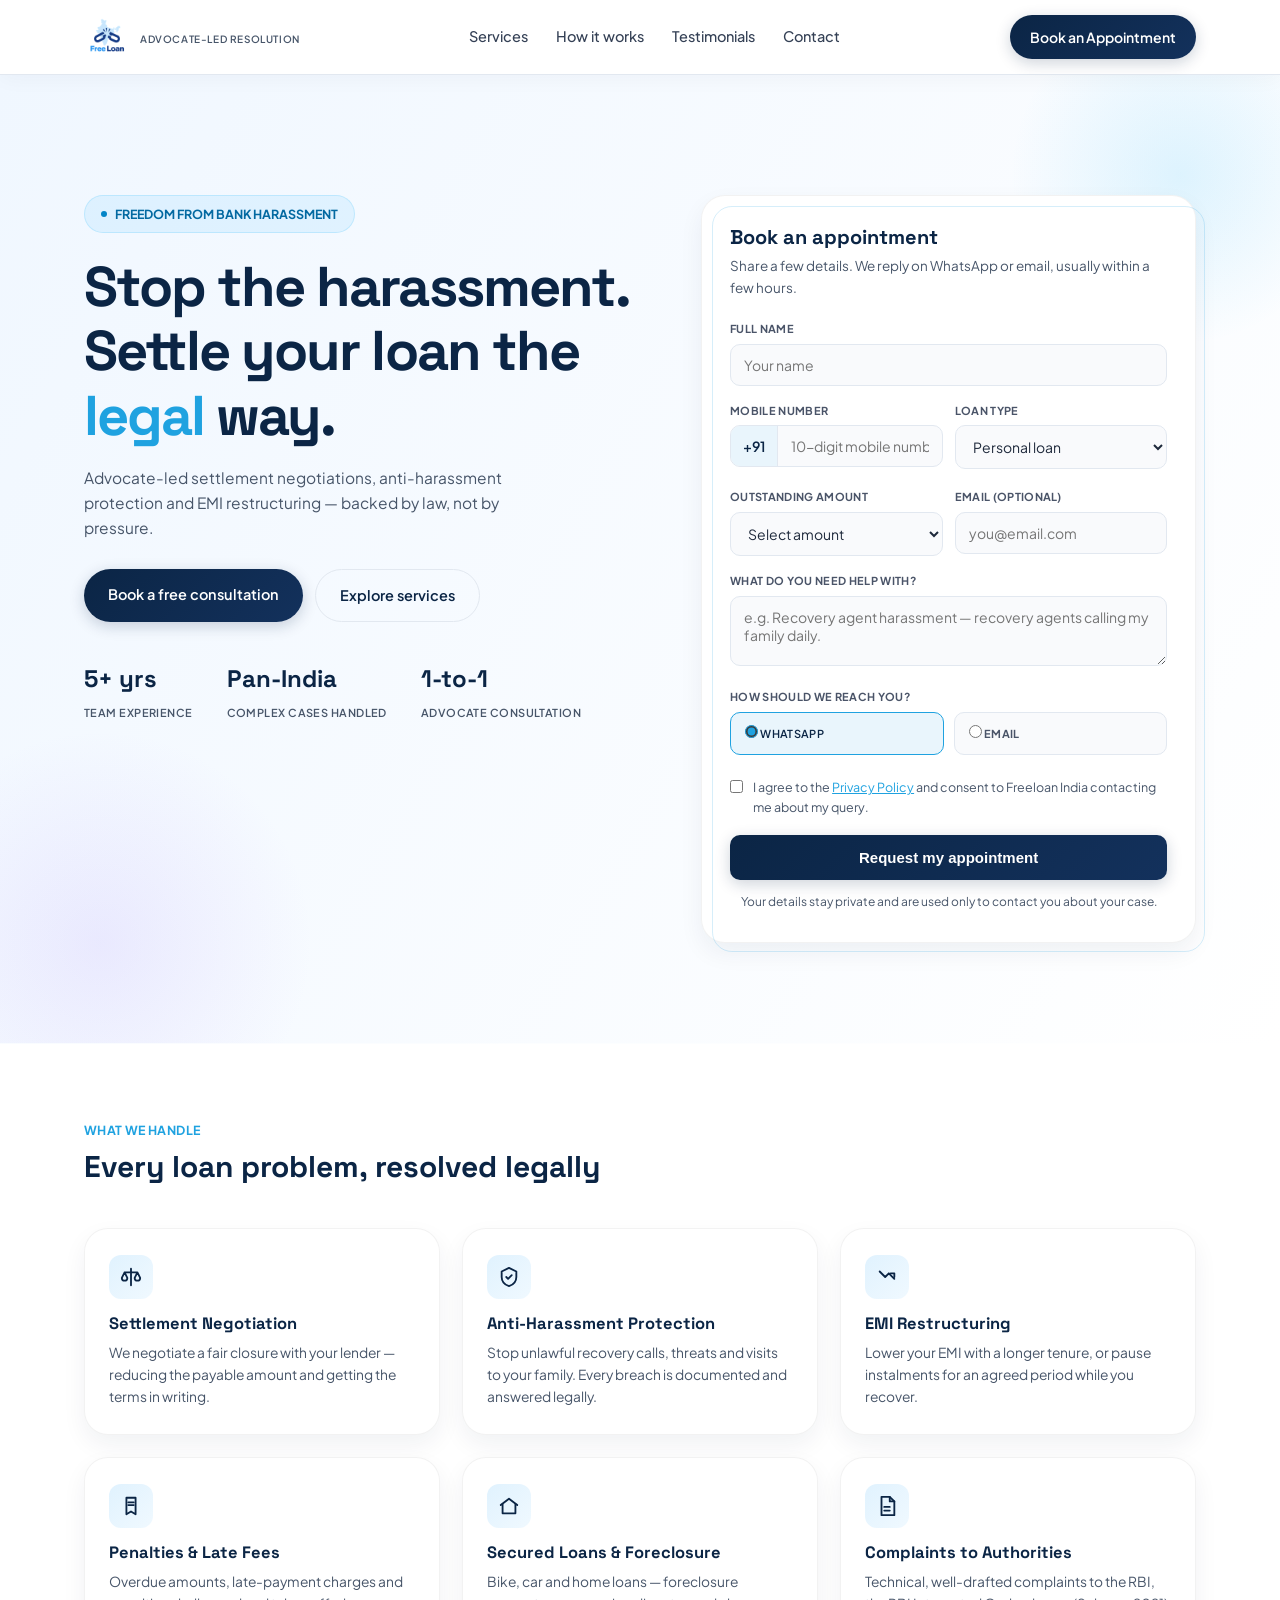
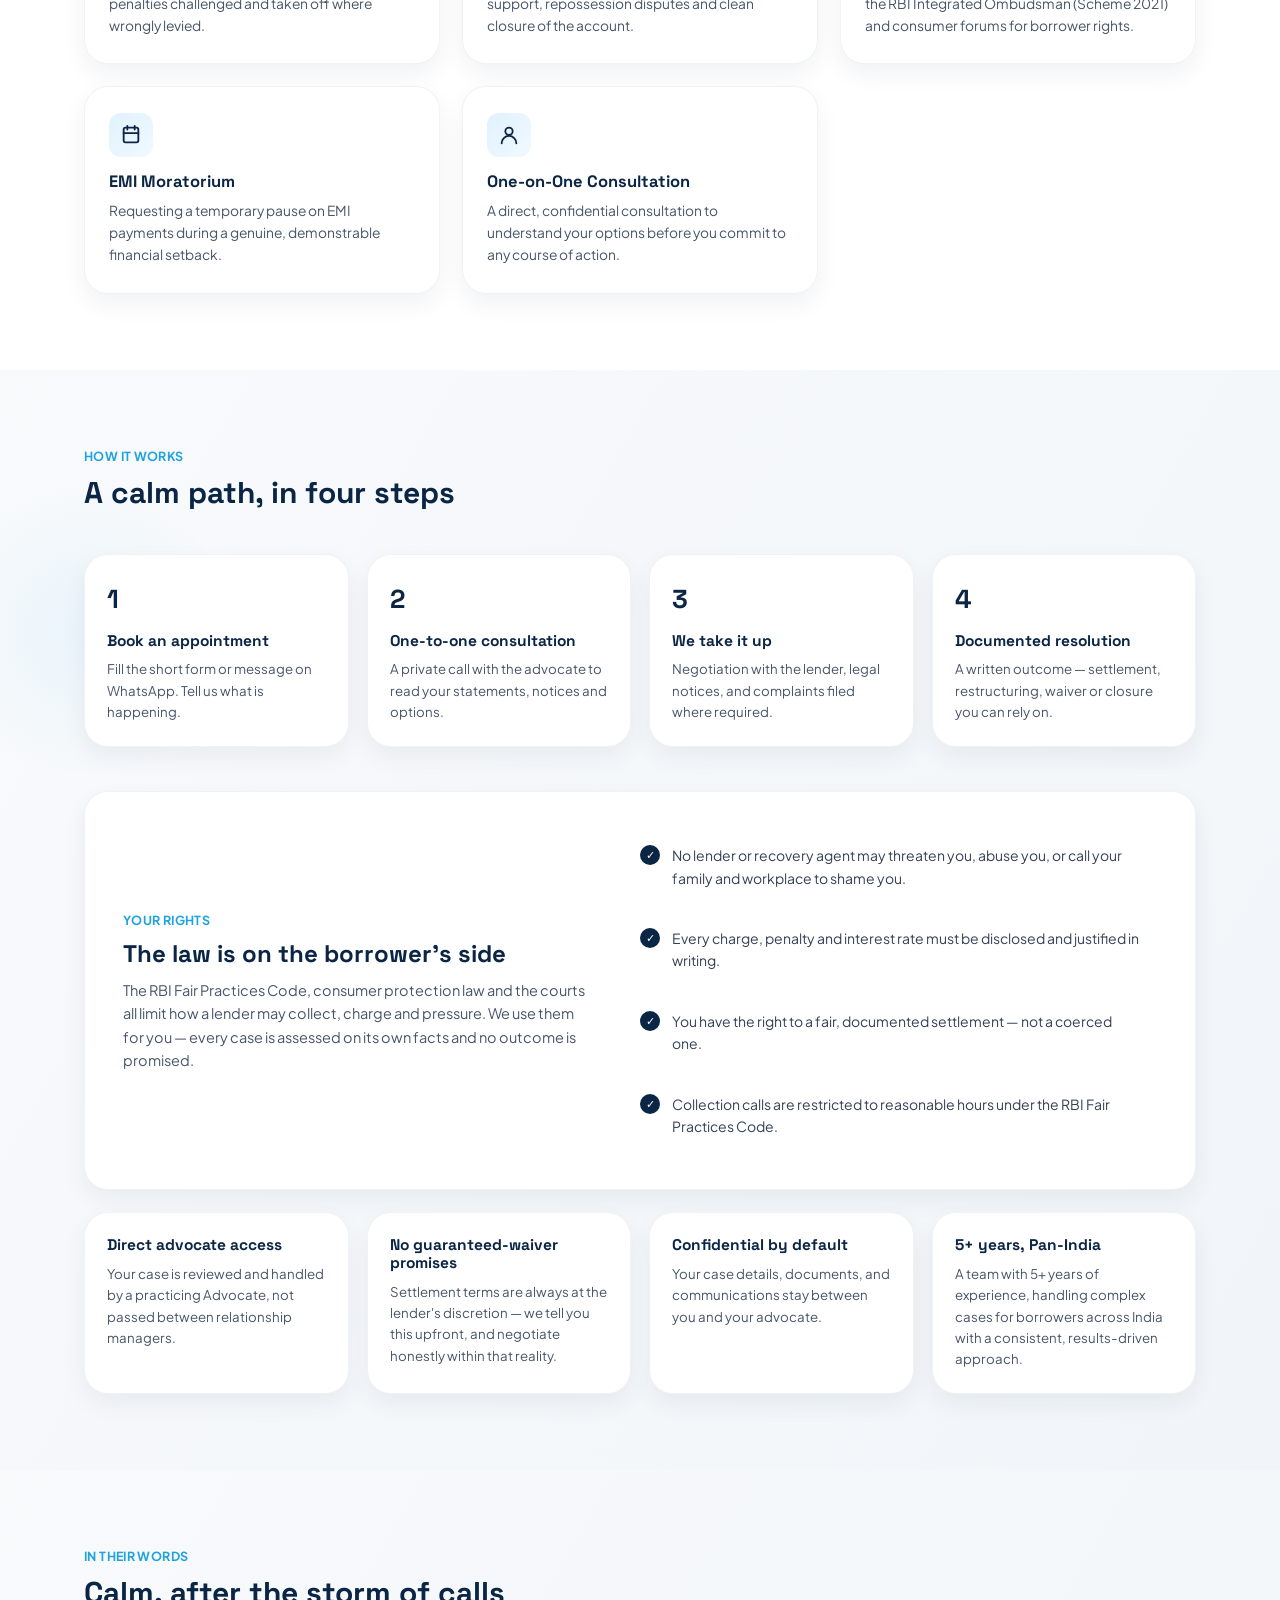
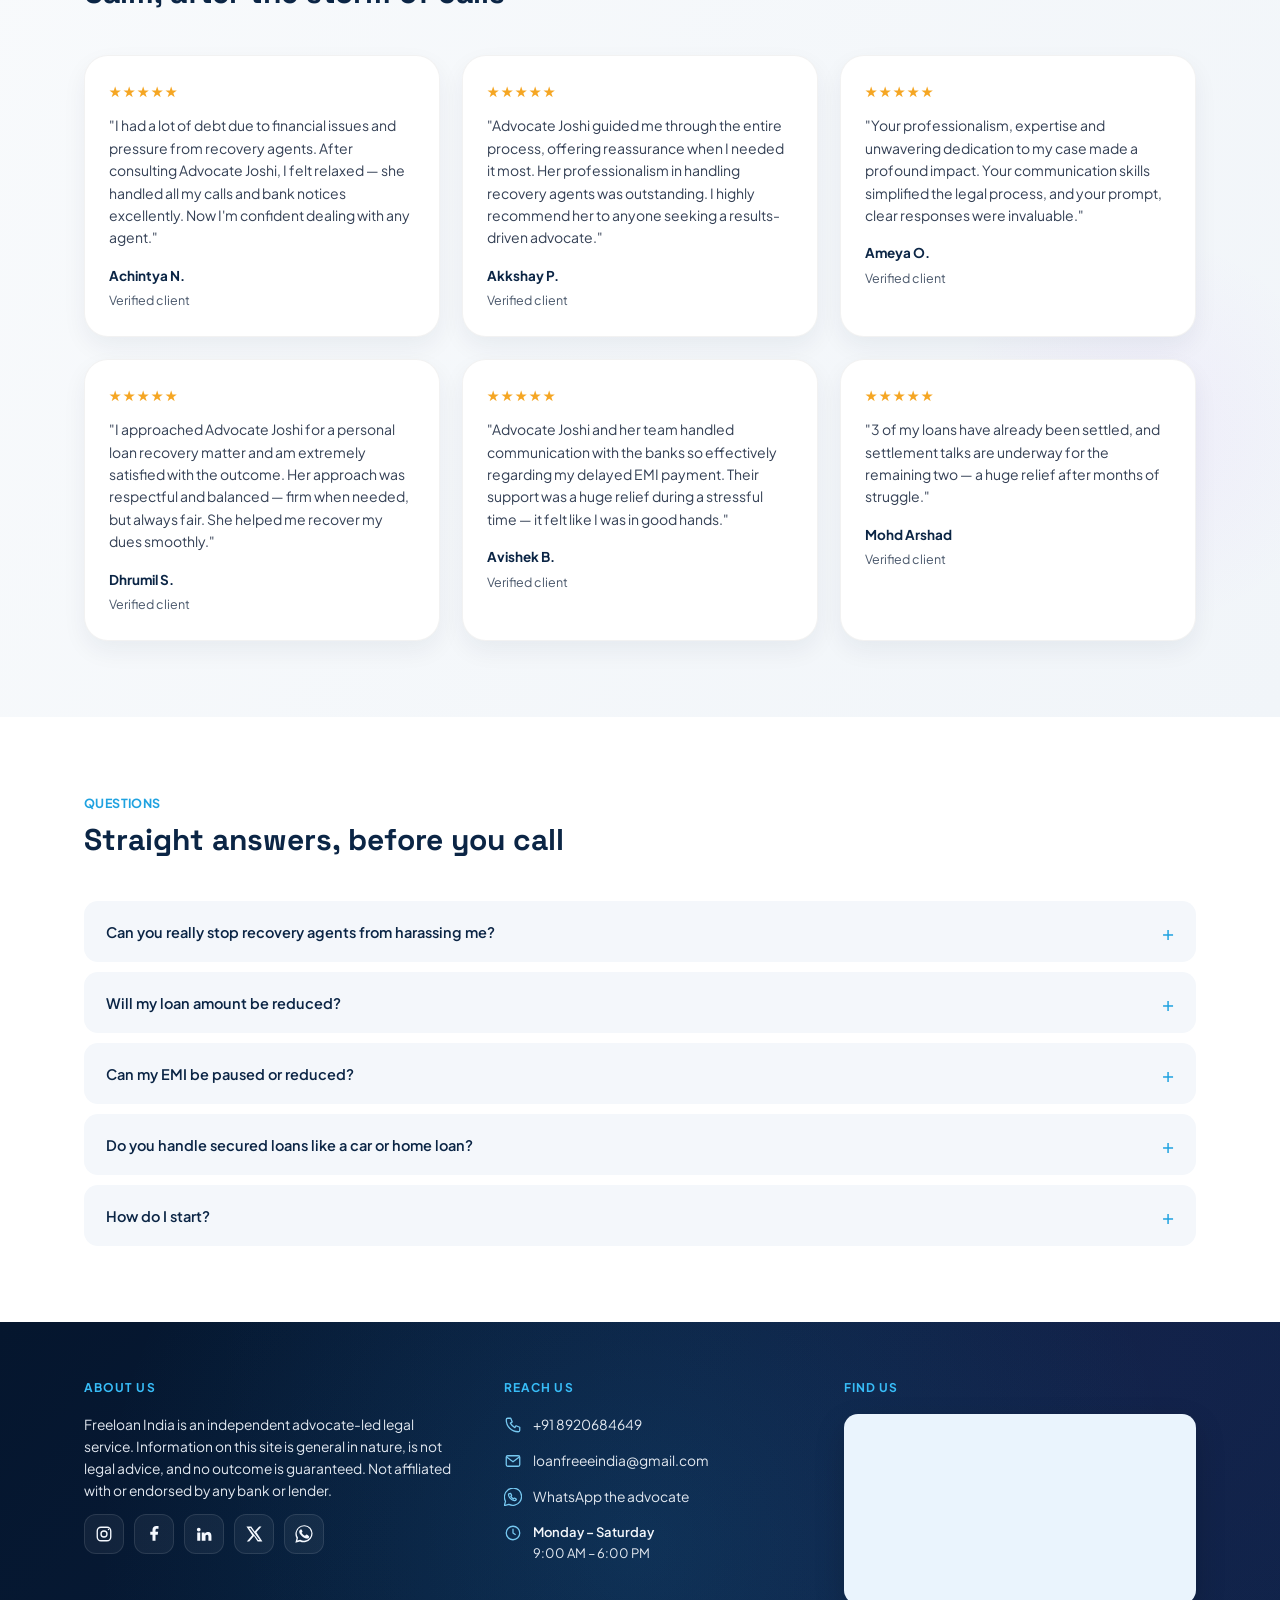
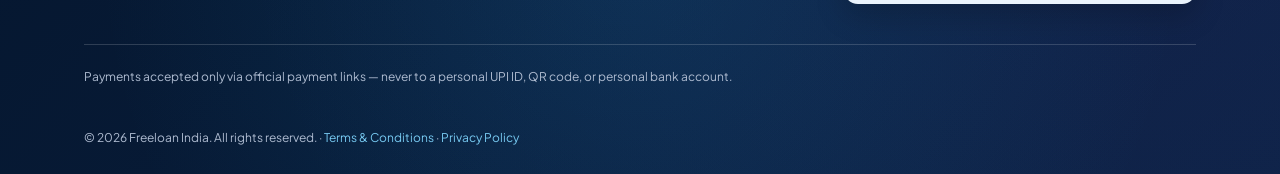
==== index.html @ b36d8a3d "Initial commit for Free Load India" ====
<!DOCTYPE html>
<html lang="en">
<head>
<meta charset="UTF-8">
<meta name="viewport" content="width=device-width, initial-scale=1.0">
<title>Freeloan India</title>
<link rel="icon" type="image/png" href="images/logo.png">
<meta name="description" content="Freeloan India provides advocate-led loan settlement negotiations, anti-harassment protection, and EMI restructuring. Stop bank harassment and resolve dues legally.">
<meta name="keywords" content="Freeloan India, Loan Resolution, Borrower Rights, Legal Awareness, Borrower Assistance, Loan Settlement, Loan Settlement Help, Loan Settlement Lawyer, Loan Settlement Advocate, Personal Loan Settlement, Bank Loan Settlement, Loan Settlement Assistance, Loan Settlement Negotiation, EMI Problems, EMI Overdue, Unable to Pay EMI, EMI Payment Problem, Loan Repayment Problem, Overdue Loan, Loan Default Help, Loan Restructuring, Loan Restructuring Help, Loan Repayment Restructuring, EMI Reduction, Recovery Issues, Recovery Agent, Recovery Agent Harassment, Loan Recovery Agent, Bank Recovery Harassment, Recovery Agent Complaint, Loan Recovery Complaint, Loan Harassment, Legal Notice, Loan Legal Notice, Legal Notice for Loan, Loan Arbitration Notice, Loan Legal Help, Borrower Complaints, Loan Complaint, Bank Loan Complaint, NBFC Complaint, RBI Loan Complaint, Foreclosure, Loan Foreclosure, Secured Loans, Secured Loan Settlement, Car Loan Settlement, Bike Loan Settlement, Loan Penal Charges, Loan Late Payment Charges">
<meta name="robots" content="index, follow">
<link rel="canonical" href="https://freeloanindia.in/">

<!-- Open Graph / Social -->
<meta property="og:type" content="website">
<meta property="og:url" content="https://freeloanindia.in/">
<meta property="og:title" content="Freeloan India — Stop the Harassment. Settle Your Loan the Legal Way.">
<meta property="og:description" content="Advocate-led settlement negotiations, anti-harassment protection and EMI restructuring — backed by law, not by pressure.">
<meta property="og:image" content="https://freeloanindia.in/images/og-image.jpg">

<!-- Twitter -->
<meta name="twitter:card" content="summary_large_image">
<meta name="twitter:title" content="Freeloan India — Legal Loan Settlement">
<meta name="twitter:description" content="Stop recovery agent harassment and resolve your loan legally with expert advocates.">
<meta name="twitter:image" content="https://freeloanindia.in/images/og-image.jpg">
<link rel="preconnect" href="https://fonts.googleapis.com">
<link rel="preconnect" href="https://fonts.gstatic.com" crossorigin>
<link href="https://fonts.googleapis.com/css2?family=Space+Grotesk:wght@500;600;700&family=Plus+Jakarta+Sans:wght@400;500;600;700&display=swap" rel="stylesheet">
<link rel="stylesheet" href="css/style.css">

<!-- Structured Data (JSON-LD) for SEO -->
<script type="application/ld+json">
{
  "@context": "https://schema.org",
  "@type": "LegalService",
  "name": "Freeloan India",
  "url": "https://freeloanindia.in/",
  "logo": "https://freeloanindia.in/images/logo.png",
  "description": "Advocate-led legal services for loan settlement negotiations, anti-harassment protection, and EMI restructuring in India.",
  "telephone": "+918920684649",
  "email": "loanfreeeindia@gmail.com",
  "address": {
    "@type": "PostalAddress",
    "addressCountry": "IN"
  },
  "areaServed": "IN",
  "priceRange": "$$"
}
</script>
</head>
<body>

<header>
  <nav aria-label="Main navigation">
    <a href="#top" class="brand">
      <img src="images/logo.png" alt="Freeloan India logo" style="height:46px;width:auto;">
      <span class="brand-text">
        <span class="tag">ADVOCATE-LED RESOLUTION</span>
      </span>
    </a>
    <button class="burger" type="button" aria-expanded="false" aria-controls="primary-navigation" aria-label="Open navigation menu"><span></span><span></span><span></span></button>
    <div class="nav-links" id="primary-navigation">
      <a href="#services">Services</a>
      <a href="#how">How it works</a>
      <a href="#reviews">Testimonials</a>
      <a href="#book">Contact</a>
      <a href="#bookCard" class="nav-cta mobile-only">Book an Appointment</a>
    </div>
    <a href="#bookCard" class="nav-cta desktop-only">Book an Appointment</a>
  </nav>
</header>

<div id="top"></div>
<section class="hero">
  <div class="wrap hero-grid">
    <div>
      <span class="badge"><span class="dot"></span> FREEDOM FROM BANK HARASSMENT</span>
      <h1><span class="accent-navy">Stop the harassment.</span> Settle your loan the <span class="accent-blue">legal</span> way.</h1>
      <p class="desc">Advocate-led settlement negotiations, anti-harassment protection and EMI restructuring — backed by law, not by pressure.</p>
      <div class="hero-actions">
        <a href="#bookCard" class="btn-navy">Book a free consultation</a>
        <a href="#services" class="btn-outline">Explore services</a>
      </div>
      <div class="stats">
        <div class="stat"><b>5+ yrs</b><span>TEAM EXPERIENCE</span></div>
        <div class="stat"><b>Pan-India</b><span>COMPLEX CASES HANDLED</span></div>
        <div class="stat"><b>1-to-1</b><span>ADVOCATE CONSULTATION</span></div>
      </div>
    </div>

    <div class="book-card" id="bookCard">
      <h3>Book an appointment</h3>
      <p>Share a few details. We reply on WhatsApp or email, usually within a few hours.</p>
      <form id="apptForm" novalidate>
        <input type="checkbox" name="botcheck" id="botcheck" style="display:none" tabindex="-1" autocomplete="off">
        <div class="field">
          <label for="name">Full name</label>
          <input type="text" id="name" required placeholder="Your name" maxlength="80" autocomplete="name">
        </div>
        <div class="row2">
          <div class="field">
            <label for="phone">Mobile number</label>
            <div class="phone-wrap">
              <span class="prefix">+91</span>
              <input type="tel" id="phone" required placeholder="10-digit mobile number" inputmode="numeric" maxlength="10" autocomplete="tel-national">
            </div>
            <div class="err" id="phoneErr"></div>
          </div>
          <div class="field">
            <label for="loanType">Loan type</label>
            <select id="loanType">
              <option>Personal loan</option>
              <option>Credit card dues</option>
              <option>Home loan</option>
              <option>Car loan</option>
              <option>Bike loan</option>
              <option>Business loan</option>
              <option>Other</option>
            </select>
          </div>
        </div>
        <div class="row2">
          <div class="field">
            <label for="amount">Outstanding amount</label>
            <select id="amount" required>
              <option value="">Select amount</option>
              <option>Less than ₹2 lakh</option>
              <option>Less than ₹5 lakh</option>
              <option>Less than ₹10 lakh</option>
              <option>More than ₹10 lakh</option>
            </select>
          </div>
          <div class="field">
            <label for="email">Email (optional)</label>
            <input type="email" id="email" placeholder="you@email.com" maxlength="120" autocomplete="email">
          </div>
        </div>
        <div class="field">
          <label for="issue">What do you need help with?</label>
          <textarea id="issue" required maxlength="1000" placeholder="e.g. Recovery agent harassment — recovery agents calling my family daily."></textarea>
        </div>
        <div class="field">
          <label>How should we reach you?</label>
          <div class="reach-group">
            <label class="reach-opt selected" id="waOpt">
              <input type="radio" name="reach" value="WhatsApp" checked> WhatsApp
            </label>
            <label class="reach-opt" id="emailOpt">
              <input type="radio" name="reach" value="Email"> Email
            </label>
          </div>
        </div>
        <label class="consent">
          <input type="checkbox" id="consent" required>
          <span>I agree to the <a href="privacy-policy.html" target="_blank">Privacy Policy</a> and consent to Freeloan India contacting me about my query.</span>
        </label>
        <div class="err" id="formErr" style="margin-bottom:8px;"></div>
        <button type="submit" class="submit-btn" id="submitBtn">Request my appointment</button>
        <p class="privacy-note">Your details stay private and are used only to contact you about your case.</p>
      </form>
      <div class="success" id="successBox" role="status">
        <div class="tick">✓</div>
        <h3>Your appointment is booked</h3>
        <p>Our legal expert will get in touch with you within 24 hours.</p>
        <p>Make sure you have sent the request.</p>
      </div>
    </div>
  </div>
</section>

<section id="services">
  <div class="wrap">
    <div class="section-head">
      <div class="kicker">What we handle</div>
      <h2>Every loan problem, resolved legally</h2>
    </div>
    <div class="services-grid">
      <div class="svc-card">
        <div class="svc-icon"><svg viewBox="0 0 24 24" fill="none" stroke-width="2" stroke-linecap="round" stroke-linejoin="round"><path d="M12 3v18M5 7h14M5 7l-3 6a3 3 0 006 0l-3-6zM19 7l-3 6a3 3 0 006 0l-3-6z"/></svg></div>
        <h3>Settlement Negotiation</h3>
        <p>We negotiate a fair closure with your lender — reducing the payable amount and getting the terms in writing.</p>
      </div>
      <div class="svc-card">
        <div class="svc-icon"><svg viewBox="0 0 24 24" fill="none" stroke-width="2" stroke-linecap="round" stroke-linejoin="round"><path d="M12 2l8 4v6c0 5-3.5 8.5-8 10-4.5-1.5-8-5-8-10V6l8-4z"/><path d="M9 12l2 2 4-4"/></svg></div>
        <h3>Anti-Harassment Protection</h3>
        <p>Stop unlawful recovery calls, threats and visits to your family. Every breach is documented and answered legally.</p>
      </div>
      <div class="svc-card">
        <div class="svc-icon"><svg viewBox="0 0 24 24" fill="none" stroke-width="2" stroke-linecap="round" stroke-linejoin="round"><path d="M4 6l6 6 4-4 6 6"/><path d="M16 8h4v4"/></svg></div>
        <h3>EMI Restructuring</h3>
        <p>Lower your EMI with a longer tenure, or pause instalments for an agreed period while you recover.</p>
      </div>
      <div class="svc-card">
        <div class="svc-icon"><svg viewBox="0 0 24 24" fill="none" stroke-width="2" stroke-linecap="round" stroke-linejoin="round"><path d="M7 3h10v18l-5-3-5 3V3z"/><path d="M9 8h6M9 11h6"/></svg></div>
        <h3>Penalties &amp; Late Fees</h3>
        <p>Overdue amounts, late-payment charges and penalties challenged and taken off where wrongly levied.</p>
      </div>
      <div class="svc-card">
        <div class="svc-icon"><svg viewBox="0 0 24 24" fill="none" stroke-width="2" stroke-linecap="round" stroke-linejoin="round"><path d="M3 11l9-7 9 7"/><path d="M5 10v10h14V10"/></svg></div>
        <h3>Secured Loans &amp; Foreclosure</h3>
        <p>Bike, car and home loans — foreclosure support, repossession disputes and clean closure of the account.</p>
      </div>
      <div class="svc-card">
        <div class="svc-icon"><svg viewBox="0 0 24 24" fill="none" stroke-width="2" stroke-linecap="round" stroke-linejoin="round"><path d="M6 2h9l5 5v15H6z"/><path d="M15 2v5h5M9 13h6M9 17h6"/></svg></div>
        <h3>Complaints to Authorities</h3>
        <p>Technical, well-drafted complaints to the RBI, the RBI Integrated Ombudsman (Scheme 2021) and consumer forums for borrower rights.</p>
      </div>
      <div class="svc-card">
        <div class="svc-icon"><svg viewBox="0 0 24 24" fill="none" stroke-width="2" stroke-linecap="round" stroke-linejoin="round"><rect x="4" y="4" width="16" height="16" rx="2"/><path d="M8 2v4M16 2v4M4 10h16"/></svg></div>
        <h3>EMI Moratorium</h3>
        <p>Requesting a temporary pause on EMI payments during a genuine, demonstrable financial setback.</p>
      </div>
      <div class="svc-card">
        <div class="svc-icon"><svg viewBox="0 0 24 24" fill="none" stroke-width="2" stroke-linecap="round" stroke-linejoin="round"><circle cx="12" cy="8" r="4"/><path d="M4 21c0-4.4 3.6-8 8-8s8 3.6 8 8"/></svg></div>
        <h3>One-on-One Consultation</h3>
        <p>A direct, confidential consultation to understand your options before you commit to any course of action.</p>
      </div>
    </div>
  </div>
</section>

<section class="how" id="how">
  <div class="wrap">
    <div class="section-head">
      <div class="kicker">How it works</div>
      <h2>A calm path, in four steps</h2>
    </div>
    <div class="steps-grid">
      <div class="step-card">
        <div class="num">1</div>
        <h3>Book an appointment</h3>
        <p>Fill the short form or message on WhatsApp. Tell us what is happening.</p>
      </div>
      <div class="step-card">
        <div class="num">2</div>
        <h3>One-to-one consultation</h3>
        <p>A private call with the advocate to read your statements, notices and options.</p>
      </div>
      <div class="step-card">
        <div class="num">3</div>
        <h3>We take it up</h3>
        <p>Negotiation with the lender, legal notices, and complaints filed where required.</p>
      </div>
      <div class="step-card">
        <div class="num">4</div>
        <h3>Documented resolution</h3>
        <p>A written outcome — settlement, restructuring, waiver or closure you can rely on.</p>
      </div>
    </div>

    <div class="rights-box">
      <div>
        <div class="kicker">Your rights</div>
        <h3>The law is on the borrower's side</h3>
        <p>The RBI Fair Practices Code, consumer protection law and the courts all limit how a lender may collect, charge and pressure. We use them for you — every case is assessed on its own facts and no outcome is promised.</p>
      </div>
      <ul class="rights-list">
        <li><span class="check">✓</span> No lender or recovery agent may threaten you, abuse you, or call your family and workplace to shame you.</li>
        <li><span class="check">✓</span> Every charge, penalty and interest rate must be disclosed and justified in writing.</li>
        <li><span class="check">✓</span> You have the right to a fair, documented settlement — not a coerced one.</li>
        <li><span class="check">✓</span> Collection calls are restricted to reasonable hours under the RBI Fair Practices Code.</li>
      </ul>
    </div>

    <div class="steps-grid" style="margin-top:22px;margin-bottom:0;">
      <div class="step-card">
        <h3 style="margin-bottom:8px;">Direct advocate access</h3>
        <p>Your case is reviewed and handled by a practicing Advocate, not passed between relationship managers.</p>
      </div>
      <div class="step-card">
        <h3 style="margin-bottom:8px;">No guaranteed-waiver promises</h3>
        <p>Settlement terms are always at the lender's discretion — we tell you this upfront, and negotiate honestly within that reality.</p>
      </div>
      <div class="step-card">
        <h3 style="margin-bottom:8px;">Confidential by default</h3>
        <p>Your case details, documents, and communications stay between you and your advocate.</p>
      </div>
      <div class="step-card">
        <h3 style="margin-bottom:8px;">5+ years, Pan-India</h3>
        <p>A team with 5+ years of experience, handling complex cases for borrowers across India with a consistent, results-driven approach.</p>
      </div>
    </div>
  </div>
</section>

<section class="testimonials" id="reviews">
  <div class="wrap">
    <div class="section-head">
      <div class="kicker">In their words</div>
      <h2>Calm, after the storm of calls</h2>
    </div>
    <div class="t-grid">
      <div class="t-card">
        <div class="stars">★★★★★</div>
        <p>"I had a lot of debt due to financial issues and pressure from recovery agents. After consulting Advocate Joshi, I felt relaxed — she handled all my calls and bank notices excellently. Now I'm confident dealing with any agent."</p>
        <b>Achintya N.</b><span>Verified client</span>
      </div>
      <div class="t-card">
        <div class="stars">★★★★★</div>
        <p>"Advocate Joshi guided me through the entire process, offering reassurance when I needed it most. Her professionalism in handling recovery agents was outstanding. I highly recommend her to anyone seeking a results-driven advocate."</p>
        <b>Akkshay P.</b><span>Verified client</span>
      </div>
      <div class="t-card">
        <div class="stars">★★★★★</div>
        <p>"Your professionalism, expertise and unwavering dedication to my case made a profound impact. Your communication skills simplified the legal process, and your prompt, clear responses were invaluable."</p>
        <b>Ameya O.</b><span>Verified client</span>
      </div>
      <div class="t-card">
        <div class="stars">★★★★★</div>
        <p>"I approached Advocate Joshi for a personal loan recovery matter and am extremely satisfied with the outcome. Her approach was respectful and balanced — firm when needed, but always fair. She helped me recover my dues smoothly."</p>
        <b>Dhrumil S.</b><span>Verified client</span>
      </div>
      <div class="t-card">
        <div class="stars">★★★★★</div>
        <p>"Advocate Joshi and her team handled communication with the banks so effectively regarding my delayed EMI payment. Their support was a huge relief during a stressful time — it felt like I was in good hands."</p>
        <b>Avishek B.</b><span>Verified client</span>
      </div>
      <div class="t-card">
        <div class="stars">★★★★★</div>
        <p>"3 of my loans have already been settled, and settlement talks are underway for the remaining two — a huge relief after months of struggle."</p>
        <b>Mohd Arshad</b><span>Verified client</span>
      </div>
    </div>
  </div>
</section>

<section id="faq">
  <div class="wrap">
    <div class="section-head">
      <div class="kicker">Questions</div>
      <h2>Straight answers, before you call</h2>
    </div>
    <div class="faq-list" id="faqList">
      <div class="faq-item">
        <button class="faq-q" type="button">Can you really stop recovery agents from harassing me?</button>
        <div class="faq-a"><p>We can't stop a lender from pursuing genuine dues, but we can stop unlawful conduct — abusive calls, calls outside permitted hours, or contacting your family and workplace to shame you. We put the lender on formal legal notice and document every breach.</p></div>
      </div>
      <div class="faq-item">
        <button class="faq-q" type="button">Will my loan amount be reduced?</button>
        <div class="faq-a"><p>Any reduction is entirely at the lender's discretion. We negotiate for a lower payable amount where genuine financial hardship applies, but no waiver is ever guaranteed upfront.</p></div>
      </div>
      <div class="faq-item">
        <button class="faq-q" type="button">Can my EMI be paused or reduced?</button>
        <div class="faq-a"><p>Yes — we can request a temporary moratorium or a restructured, lower EMI over a longer tenure, depending on your lender's policy and your situation.</p></div>
      </div>
      <div class="faq-item">
        <button class="faq-q" type="button">Do you handle secured loans like a car or home loan?</button>
        <div class="faq-a"><p>Yes. We assist with foreclosure, repossession disputes, and clean closure on bike, car and home loans, in addition to unsecured loans and credit cards.</p></div>
      </div>
      <div class="faq-item">
        <button class="faq-q" type="button">How do I start?</button>
        <div class="faq-a"><p>Fill in the appointment form above or message us directly on WhatsApp. We'll review your situation and schedule a one-to-one consultation.</p></div>
      </div>
    </div>
  </div>
</section>

<footer id="book">
  <div class="wrap">
    <div class="f-top">
      <div class="footer-brand">
        <h5 class="footer-label">About Us</h5>
        <p>Freeloan India is an independent advocate-led legal service. Information on this site is general in nature, is not legal advice, and no outcome is guaranteed. Not affiliated with or endorsed by any bank or lender.</p>
        <div class="social-links" aria-label="Social media">
          <a href="https://instagram.com/freeloan_india" target="_blank" rel="noopener" aria-label="Instagram" title="Instagram"><svg viewBox="0 0 24 24" aria-hidden="true"><rect x="3" y="3" width="18" height="18" rx="5"/><circle cx="12" cy="12" r="4"/><circle class="social-dot" cx="18" cy="6" r="1"/></svg></a>
          <a href="#" target="_blank" rel="noopener" aria-label="Facebook" title="Facebook"><svg viewBox="0 0 24 24" aria-hidden="true"><path d="M14 21v-8h3l.5-4H14V7c0-1.2.4-2 2-2h2V1.4c-.8-.1-1.8-.2-3-.2-3 0-5 1.8-5 5.2V9H7v4h3v8z"/></svg></a>
          <a href="#" target="_blank" rel="noopener" aria-label="LinkedIn" title="LinkedIn"><svg viewBox="0 0 24 24" aria-hidden="true"><path d="M5 8.5A2.5 2.5 0 1 0 5 3.5a2.5 2.5 0 0 0 0 5ZM3 10h4v11H3zm6 0h3.8v1.5h.1A4.2 4.2 0 0 1 17 9.3c4.1 0 4.9 2.6 4.9 6V21h-4v-5.1c0-1.2 0-2.8-1.8-2.8s-2.1 1.3-2.1 2.7V21H9z"/></svg></a>
          <a href="#" target="_blank" rel="noopener" aria-label="X" title="X"><svg viewBox="0 0 24 24" aria-hidden="true"><path d="M18.9 2H22l-6.8 7.8L23.2 22h-6.3L12 14.6 5.6 22H2.4l7.3-8.4L1.9 2h6.5l4.5 6.8zm-1.1 18h1.7L7.4 3.9H5.6z"/></svg></a>
          <a href="https://wa.me/918920684649" target="_blank" rel="noopener" aria-label="WhatsApp" title="WhatsApp"><svg viewBox="0 0 24 24" aria-hidden="true"><path d="M20.5 3.5A11.8 11.8 0 0 0 2 17.7L.5 23.5l6-1.6A11.8 11.8 0 0 0 20.5 3.5ZM12 21a9.7 9.7 0 0 1-4.9-1.3l-.4-.2-3.6 1 1-3.5-.2-.4A9.7 9.7 0 1 1 12 21Zm5.3-7.3c-.3-.1-1.7-.8-2-.9-.3-.1-.5-.1-.7.2-.2.3-.7.9-.9 1.1-.2.2-.3.2-.7.1-.3-.2-1.2-.5-2.3-1.5-.9-.8-1.5-1.7-1.7-2-.2-.3 0-.5.1-.6l.5-.6.3-.5c.1-.2 0-.4 0-.6l-.9-2.1c-.2-.5-.5-.4-.7-.4h-.6c-.2 0-.6.1-.9.4-.3.3-1.2 1.1-1.2 2.7s1.2 3.1 1.4 3.3c.2.2 2.4 3.6 5.8 5 .8.3 1.4.5 1.9.6.8.2 1.5.2 2.1.1.6-.1 1.7-.7 1.9-1.4.2-.7.2-1.3.2-1.4-.1-.2-.3-.3-.7-.5Z"/></svg></a>
        </div>
      </div>
      <div class="f-col footer-contact">
        <h5 class="footer-label">Reach us</h5>
        <a class="contact-link" href="tel:+918920684649"><svg viewBox="0 0 24 24" aria-hidden="true"><path d="M5 3h4l2 5-2.5 1.5a15 15 0 0 0 6 6L16 13l5 2v4c0 1.1-.9 2-2 2C10 21 3 14 3 5c0-1.1.9-2 2-2Z"/></svg><span>+91 8920684649</span></a>
        <a class="contact-link" href="mailto:loanfreeeindia@gmail.com"><svg viewBox="0 0 24 24" aria-hidden="true"><rect x="3" y="5" width="18" height="14" rx="2"/><path d="m4 7 8 6 8-6"/></svg><span>loanfreeeindia@gmail.com</span></a>
        <a class="contact-link" href="https://wa.me/918920684649" target="_blank" rel="noopener"><svg viewBox="0 0 24 24" aria-hidden="true"><path d="M20.5 3.5A11.8 11.8 0 0 0 2 17.7L.5 23.5l6-1.6A11.8 11.8 0 0 0 20.5 3.5Z"/><path d="M8 7.5c.5-.5 1-.3 1.2.2l.8 1.8c.2.4.1.7-.3 1.1l-.6.6c.8 1.5 1.8 2.5 3.4 3.3l.6-.7c.3-.4.6-.5 1-.3l1.8.8c.5.2.7.7.4 1.2-.5.9-1.4 1.4-2.5 1.3-3.8-.5-7.3-3.9-7.8-7.5-.1-.8.4-1.4 1-1.8Z"/></svg><span>WhatsApp the advocate</span></a>
        <div class="contact-hours"><svg viewBox="0 0 24 24" aria-hidden="true"><circle cx="12" cy="12" r="9"/><path d="M12 7v5l3 2"/></svg><span><strong>Monday – Saturday</strong><br>9:00 AM – 6:00 PM</span></div>
      </div>
      <div class="footer-map">
        <h5 class="footer-label">Find us</h5>
        <iframe src="https://www.google.com/maps/embed?pb=!1m17!1m12!1m3!1d3501.381130611407!2d77.17952507552323!3d28.64830468336419!2m3!1f0!2f0!3f0!3m2!1i1024!2i768!4f13.1!3m2!1m1!2zMjjCsDM4JzUzLjkiTiA3N8KwMTAnNTUuNiJF!5e0!3m2!1sen!2sin!4v1791380450154!5m2!1sen!2sin" width="400" height="300" style="border:0;" allowfullscreen="" loading="lazy" referrerpolicy="strict-origin-when-cross-origin" title="Freeloan India location map"></iframe>
      </div>
    </div>
    <div class="f-disclaimer">
      <p>
        Payments accepted only via official payment links — never to a personal UPI ID, QR code, or personal bank account.
      </p>
      <br><br>© <span id="year"></span> Freeloan India. All rights reserved. · <a href="terms-and-conditions.html" style="color:var(--blue);">Terms &amp; Conditions</a> · <a href="privacy-policy.html" style="color:var(--blue);">Privacy Policy</a>
    </div>
  </div>
</footer>

<script src="script/script.js" defer></script>

</body>
</html>
---- css/style.css ----
:root{
    --navy:#12213F;
    --navy-soft:#1B3159;
    --blue:#1FA2E0;
    --blue-soft:#EAF4FD;
    --hero-grad-1:#D9EEFC;
    --hero-grad-2:#F6F9FE;
    --bg-white:#FFFFFF;
    --bg-soft:#F3F5FC;
    --text:#101828;
    --text-soft:#667085;
    --border:#E4E8F1;
    --shadow: 0 10px 30px rgba(18,33,63,.07);
  }
  *{box-sizing:border-box;margin:0;padding:0;}
  html{scroll-behavior:smooth;}
  body{font-family:'Plus Jakarta Sans',sans-serif;color:var(--text);background:var(--bg-white);line-height:1.6;}
  h1,h2,h3,h4{font-family:'Space Grotesk',sans-serif;color:var(--navy);line-height:1.15;}
  a{text-decoration:none;color:inherit;}
  img{max-width:100%;display:block;}
  .wrap{max-width:1160px;margin:0 auto;padding:0 24px;}
  ul{list-style:none;}

  /* Header */
  header{background:rgba(255,255,255,.9);backdrop-filter:blur(6px);border-bottom:1px solid var(--border);position:sticky;top:0;z-index:60;}
  nav{display:flex;align-items:center;justify-content:space-between;padding:14px 24px;max-width:1160px;margin:0 auto;}
  .brand{display:flex;align-items:center;gap:10px;}
  .brand-icon{width:42px;height:42px;border-radius:50%;background:linear-gradient(145deg,#2CB4F0,var(--navy));display:flex;align-items:center;justify-content:center;flex-shrink:0;}
  .brand-icon svg{width:22px;height:22px;}
  .brand-text{line-height:1.2;}
  .brand-text .name{font-family:'Space Grotesk',sans-serif;font-weight:700;font-size:17px;color:var(--navy);}
  .brand-text .tag{font-size:10px;letter-spacing:.06em;color:var(--text-soft);font-weight:600;}
  .nav-links{display:flex;gap:28px;font-size:14.5px;font-weight:500;color:#344055;}
  .nav-links a:not(.nav-cta)::hover{color:var(--blue);}
  .nav-cta{background:var(--navy);color:#fff;padding:11px 20px;border-radius:100px;font-size:14px;font-weight:600;}
  /* .nav-cta:hover{background:var(--bg-white);} */
  .burger{display:none;background:none;border:none;font-size:24px;color:var(--navy);}

  /* Hero */
  .hero{background:linear-gradient(160deg,var(--hero-grad-1) 0%,var(--hero-grad-2) 55%,#fff 100%);padding:64px 0 88px;}
  .hero-grid{display:grid;grid-template-columns:1.15fr 1fr;gap:48px;align-items:start;}
  .badge{display:inline-flex;align-items:center;gap:8px;background:var(--blue-soft);color:var(--navy);font-size:12.5px;font-weight:700;padding:8px 16px;border-radius:100px;margin-bottom:22px;}
  .badge .dot{width:6px;height:6px;border-radius:50%;background:var(--blue);}
  .hero h1{font-size:44px;font-weight:700;max-width:560px;margin-bottom:18px;}
  .hero h1 .accent-navy{color:var(--navy);}
  .hero h1 .accent-blue{color:var(--blue);}
  .hero p.desc{color:var(--text-soft);max-width:460px;font-size:15.5px;margin-bottom:28px;}
  .hero-actions{display:flex;gap:12px;flex-wrap:wrap;margin-bottom:38px;}
  .btn-navy{background:var(--navy);color:#fff;padding:14px 24px;border-radius:100px;font-weight:600;font-size:14.5px;border:1px solid var(--navy);}
  .btn-navy:hover{background:var(--navy-soft);}
  .btn-outline{background:#fff;color:var(--navy);padding:14px 24px;border-radius:100px;font-weight:600;font-size:14.5px;border:1px solid var(--border);}
  .btn-outline:hover{border-color:var(--blue);color:var(--blue);}
  .stats{display:flex;gap:34px;flex-wrap:wrap;}
  .stat b{display:block;font-family:'Space Grotesk',sans-serif;font-size:24px;font-weight:700;color:var(--navy);}
  .stat span{font-size:11px;letter-spacing:.04em;color:var(--text-soft);font-weight:600;}

  /* Appointment card */
  .book-card{background:#fff;border-radius:20px;box-shadow:var(--shadow);padding:30px 28px;border:1px solid var(--border);}
  .book-card h3{font-size:20px;margin-bottom:6px;}
  .book-card > p{color:var(--text-soft);font-size:13.5px;margin-bottom:22px;}
  .field{margin-bottom:16px;}
  .field label{display:block;font-size:11px;font-weight:700;letter-spacing:.03em;color:#4A5468;margin-bottom:6px;text-transform:uppercase;}
  .field input,.field select,.field textarea{
    width:100%;padding:11px 13px;border:1px solid var(--border);border-radius:10px;
    background:#F9FAFC;font-family:'Plus Jakarta Sans',sans-serif;font-size:14px;color:var(--text);
  }
  .field textarea{resize:vertical;min-height:70px;}
  .field input:focus,.field select:focus,.field textarea:focus{outline:none;border-color:var(--blue);background:#fff;}
  .row2{display:grid;grid-template-columns:1fr 1fr;gap:12px;}
  .reach-group{display:flex;gap:10px;}
  .reach-opt{
    flex:1;display:flex;align-items:center;gap:9px;padding:12px 14px;border:1px solid var(--border);
    border-radius:10px;font-size:14px;font-weight:500;cursor:pointer;background:#F9FAFC;
  }
  .reach-opt input{width:auto;margin:0;accent-color:var(--blue);}
  .reach-opt.selected{border-color:var(--blue);background:var(--blue-soft);color:var(--navy);font-weight:600;}
  .submit-btn{width:100%;background:var(--navy);color:#fff;border:none;border-radius:10px;padding:14px;font-size:15px;font-weight:700;cursor:pointer;margin-top:6px;}
  .submit-btn:hover{background:var(--navy-soft);}
  .privacy-note{font-size:12px;color:var(--text-soft);text-align:center;margin-top:12px;}
  .send-options{display:none;margin-top:16px;border-top:1px solid var(--border);padding-top:16px;}
  .send-options.show{display:block;}
  .send-options p{font-size:13px;color:var(--text-soft);margin-bottom:10px;}
  .send-btns{display:flex;gap:10px;flex-wrap:wrap;}
  .send-btns a{flex:1;min-width:140px;text-align:center;padding:11px;font-size:13.5px;font-weight:600;border-radius:10px;}
  .wa-btn{background:#25D366;color:#fff;}
  .mail-btn{background:var(--blue-soft);color:var(--navy);}

  .phone-wrap{display:flex;align-items:stretch;border:1px solid var(--border);border-radius:10px;background:#F9FAFC;overflow:hidden;}
  .phone-wrap:focus-within{border-color:var(--blue);background:#fff;}
  .phone-wrap .prefix{padding:0 12px;display:flex;align-items:center;font-size:14px;font-weight:600;color:var(--navy);background:var(--blue-soft);border-right:1px solid var(--border);}
  .phone-wrap input{border:none;background:transparent;border-radius:0;}
  .phone-wrap input:focus{border:none;background:transparent;}
  .err{color:#C0392B;font-size:12.5px;margin-top:5px;min-height:0;}
  .consent{display:flex;gap:10px;align-items:flex-start;font-size:12.5px;color:var(--text-soft);margin-bottom:12px;cursor:pointer;}
  .consent input{margin-top:3px;accent-color:var(--blue);}
  .consent a{color:var(--blue);text-decoration:underline;}
  .submit-btn:disabled{opacity:.7;cursor:wait;}
  .success{display:none;text-align:center;padding:30px 10px;}
  .success.show{display:block;}
  .success .tick{width:56px;height:56px;border-radius:50%;background:var(--navy);color:#fff;font-size:28px;display:flex;align-items:center;justify-content:center;margin:0 auto 16px;}
  .success h3{font-size:22px;margin-bottom:8px;}
  .success p{color:var(--text-soft);font-size:14.5px;}
  /* Section shared */
  section{padding:76px 0;}
  .kicker{font-size:12.5px;color:var(--blue);font-weight:700;letter-spacing:.03em;margin-bottom:10px;text-transform:uppercase;}
  .section-head{max-width:600px;margin-bottom:44px;}
  .section-head h2{font-size:30px;font-weight:700;}

  /* Services */
  .services-grid{display:grid;grid-template-columns:repeat(3,1fr);gap:22px;}
  .svc-card{background:#fff;border:1px solid var(--border);border-radius:18px;padding:26px 24px;box-shadow:var(--shadow);}
  .svc-icon{width:44px;height:44px;border-radius:12px;background:var(--blue-soft);display:flex;align-items:center;justify-content:center;margin-bottom:16px;}
  .svc-icon svg{width:22px;height:22px;stroke:var(--navy);}
  .svc-card h3{font-size:16.5px;margin-bottom:8px;}
  .svc-card p{color:var(--text-soft);font-size:13.8px;}

  /* How it works */
  .how{background:var(--bg-soft);}
  .steps-grid{display:grid;grid-template-columns:repeat(4,1fr);gap:18px;margin-bottom:44px;}
  .step-card{background:#fff;border-radius:16px;padding:24px 22px;border:1px solid var(--border);}
  .step-card .num{font-family:'Space Grotesk',sans-serif;font-weight:700;font-size:26px;color:var(--blue);margin-bottom:12px;}
  .step-card h3{font-size:15.5px;margin-bottom:8px;}
  .step-card p{color:var(--text-soft);font-size:13.3px;}

  .rights-box{background:#EEF2FC;border-radius:20px;padding:38px;display:grid;grid-template-columns:1fr 1.15fr;gap:38px;align-items:center;}
  .rights-box .kicker{color:var(--blue);}
  .rights-box h3{font-size:24px;margin-bottom:12px;}
  .rights-box > div:first-child p{color:var(--text-soft);font-size:14.5px;}
  .rights-list li{display:flex;gap:12px;background:#fff;border-radius:12px;padding:14px 16px;margin-bottom:10px;font-size:14px;color:#344055;}
  .rights-list li:last-child{margin-bottom:0;}
  .check{width:20px;height:20px;border-radius:50%;background:var(--navy);color:#fff;display:flex;align-items:center;justify-content:center;font-size:11px;flex-shrink:0;margin-top:1px;}

  /* Testimonials */
  .testimonials{background:var(--bg-soft);}
  .t-grid{display:grid;grid-template-columns:repeat(3,1fr);gap:22px;}
  .t-card{background:#fff;border-radius:16px;padding:24px;border:1px solid var(--border);}
  .stars{color:#F5A623;font-size:14px;margin-bottom:12px;letter-spacing:2px;}
  .t-card p{font-size:14px;color:#344055;margin-bottom:16px;}
  .t-card b{font-size:13.5px;color:var(--navy);display:block;}
  .t-card span{font-size:12.5px;color:var(--text-soft);}

  /* FAQ */
  .faq-list{display:flex;flex-direction:column;gap:10px;}
  .faq-item{background:var(--bg-soft);border-radius:14px;overflow:hidden;}
  .faq-q{width:100%;text-align:left;background:none;border:none;padding:18px 22px;font-size:14.5px;font-weight:600;color:var(--navy);cursor:pointer;display:flex;justify-content:space-between;align-items:center;font-family:'Plus Jakarta Sans',sans-serif;}
  .faq-q::after{content:"+";font-size:20px;color:var(--blue);font-weight:400;}
  .faq-item.open .faq-q::after{content:"–";}
  .faq-a{max-height:0;overflow:hidden;transition:max-height .25s ease;padding:0 22px;}
  .faq-item.open .faq-a{max-height:200px;padding-bottom:18px;}
  .faq-a p{font-size:13.8px;color:var(--text-soft);}

  /* Footer */
  footer{background:var(--bg-soft);padding:56px 0 28px;}
  .f-top{display:grid;grid-template-columns:1.4fr 1fr 1fr;gap:40px;margin-bottom:36px;}
  .f-brand{display:flex;gap:10px;margin-bottom:14px;}
  .f-brand .name{font-family:'Space Grotesk',sans-serif;font-weight:700;font-size:18px;color:var(--navy);}
  .f-tagline{color:var(--text-soft);font-size:13.5px;max-width:300px;}
  .f-col h5{font-size:12px;letter-spacing:.04em;color:var(--blue);font-weight:700;margin-bottom:14px;text-transform:uppercase;}
  .f-col a,.f-col p{display:block;color:#344055;margin-bottom:9px;font-size:13.8px;}
  .f-pills{display:flex;flex-wrap:wrap;gap:8px;}
  .f-pills a{background:#fff;border:1px solid var(--border);padding:8px 14px;border-radius:100px;font-size:12.8px;margin:0;}
  .f-disclaimer{border-top:1px solid var(--border);padding-top:22px;font-size:12px;color:var(--text-soft);line-height:1.7;}

  @media(max-width:900px){
    .nav-links{display:none;}
    .burger{display:block;}
    .hero-grid{grid-template-columns:1fr;}
    .hero h1{font-size:32px;}
    .services-grid{grid-template-columns:1fr 1fr;}
    .steps-grid{grid-template-columns:1fr 1fr;}
    .rights-box{grid-template-columns:1fr;}
    .t-grid{grid-template-columns:1fr;}
    .row2{grid-template-columns:1fr;}
    .f-top{grid-template-columns:1fr;gap:26px;}
  }
  @media(max-width:560px){
    .services-grid{grid-template-columns:1fr;}
    .steps-grid{grid-template-columns:1fr;}
  }

/* Refined responsive presentation */
:root { --blue: #168dcc; --blue-soft: #e9f5fc; --bg-soft: #f5f8fc; --border: #e1e8f0; --shadow: 0 18px 48px rgba(18,33,63,.09); }
body { -webkit-font-smoothing: antialiased; }
header { box-shadow: 0 4px 20px rgba(18,33,63,.035); }
.hero { position: relative; overflow: hidden; padding: 78px 0 92px; }
.hero::before, .hero::after { content:""; position:absolute; pointer-events:none; border-radius:50%; }
.hero::before { width:380px;height:380px;right:-130px;top:-150px;background:radial-gradient(circle,rgba(31,162,224,.14),rgba(31,162,224,0) 70%); }
.hero::after { width:270px;height:270px;left:-155px;bottom:-125px;border:1px solid rgba(31,162,224,.15);box-shadow:0 0 0 28px rgba(31,162,224,.035),0 0 0 58px rgba(31,162,224,.025); }
.hero-grid, .wrap { position:relative; z-index:1; }
.hero h1 { font-size: clamp(2.35rem, 4.5vw, 3.5rem); letter-spacing:-.035em; }
.book-card { position:relative; }
.book-card::before { content:"";position:absolute;inset:10px -10px -10px 10px;border:1px solid rgba(31,162,224,.18);border-radius:20px;z-index:-1; }
.btn-navy,.btn-outline,.nav-cta,.submit-btn,.svc-card,.step-card,.t-card { transition:transform .2s ease, box-shadow .2s ease, background-color .2s ease, border-color .2s ease; }
.btn-navy:hover,.btn-outline:hover,.nav-cta:hover { transform:translateY(-2px); }
.svc-card:hover,.step-card:hover,.t-card:hover { transform:translateY(-3px);box-shadow:var(--shadow); }
.nav-links a:not(.nav-cta) { transition:color .2s ease; }
button:focus-visible,a:focus-visible,input:focus-visible,select:focus-visible,textarea:focus-visible { outline:3px solid rgba(31,162,224,.35);outline-offset:3px; }
.burger { border:0;background:#edf6fb;border-radius:10px;width:44px;height:44px;display:none;align-items:center;justify-content:center;flex-direction:column;gap:5px;cursor:pointer; }
.burger span { width:19px;height:2px;background:var(--navy);border-radius:2px;transition:transform .2s,opacity .2s; }
.burger[aria-expanded="true"] span:first-child { transform:translateY(7px) rotate(45deg); }
.burger[aria-expanded="true"] span:nth-child(2) { opacity:0; }
.burger[aria-expanded="true"] span:last-child { transform:translateY(-7px) rotate(-45deg); }
.faq-a { transition:max-height .25s ease,padding .25s ease; }
.faq-item.open .faq-a { max-height:500px; }
@media(max-width:900px) {
  nav { position:relative;flex-wrap:wrap;gap:12px; }
  .burger { display:flex; }
  .nav-links { display:none;position:absolute;top:calc(100% + 8px);left:16px;right:16px;background:#fff;border:1px solid var(--border);border-radius:16px;padding:10px;box-shadow:var(--shadow);z-index:70;flex-direction:column;gap:0; }
  .nav-links.is-open { display:flex; }
  .nav-links a:not(.nav-cta) { padding:12px 14px;border-radius:9px; }
  .nav-links a:not(.nav-cta)::hover { background:var(--blue-soft); }
  .nav-cta { margin-left:0; }
  .hero { padding:54px 0 68px; }
  .hero-grid { gap:34px; }
}
@media(max-width:560px) {
  .wrap { padding-left:18px;padding-right:18px; }
  nav { padding:12px 18px; }
  .brand img { height:40px !important; }
  .brand-text .tag { font-size:9px; }
  .nav-cta { padding:10px 13px;font-size:12px; }
  .hero { padding:40px 0 52px; }
  .hero h1 { font-size:clamp(2.05rem,10vw,2.65rem); }
  .stats { gap:16px 24px; }
  .stat b { font-size:21px; }
  section { padding:58px 0; }
  .section-head h2 { font-size:27px; }
  .book-card { padding:24px 20px; }
  .book-card::before { inset:7px -6px -7px 6px; }
  .reach-group { flex-direction:column; }
  .rights-box { padding:25px 20px; }
  .f-disclaimer { font-size:11.5px; }
}
@media(prefers-reduced-motion:reduce) {
  *,*::before,*::after { scroll-behavior:auto !important;transition:none !important; }
}

.footer-map { margin:0 0 34px; }
.footer-map h5 { font-size:12px;letter-spacing:.04em;color:var(--blue);font-weight:700;margin-bottom:14px;text-transform:uppercase; }
.footer-map iframe { display:block;width:100%;height:300px;border:0;border-radius:16px;background:#eaf4fd;box-shadow:var(--shadow); }
@media(max-width:560px) { .footer-map iframe { height:260px; } }

/* Footer columns: brand and social links, contact details, compact map */
.f-top { grid-template-columns:1.2fr 1fr 1fr;align-items:start; }
.f-brand { margin-bottom:14px; }
.f-top .f-col .f-pills { gap:7px; }
.f-top .f-col .f-pills a { padding:7px 11px;font-size:12px; }
.footer-map { margin:0;min-width:0; }
.footer-map iframe { width:100%;height:190px;border-radius:14px; }
@media(max-width:900px) {
  .f-top { grid-template-columns:1fr 1fr; }
  .footer-map { grid-column:1 / -1; }
  .footer-map iframe { height:230px; }
}
@media(max-width:560px) {
  .f-top { grid-template-columns:1fr; }
  .footer-map { grid-column:auto; }
  .footer-map iframe { height:210px; }
}

/* Redesigned footer */
footer { background:#101d35;color:#fff;padding:56px 0 26px; }
footer .wrap { z-index:auto; }
.f-top { grid-template-columns:1.15fr .9fr 1.1fr;gap:52px;align-items:start;margin-bottom:40px; }
.footer-brand { min-width:0; }
.footer-brand .f-brand { display:inline-flex;align-items:center;margin:0 0 12px; }
.f-tagline { color:#bbc8da;max-width:290px;margin-bottom:25px; }
.footer-label,.f-col h5,.footer-map h5 { color:#77c9f1;font-size:12px;letter-spacing:.09em;text-transform:uppercase;font-weight:700;margin:0 0 16px; }
footer .f-col a, footer .f-col p, .footer-brand p { color:#e1e9f4;margin-bottom:12px; font-size: 13.8px; }
footer .f-col a:hover { color:#77c9f1; }
.social-links { display:flex;align-items:center;gap:10px; }
.social-links a { display:grid;place-items:center;width:40px;height:40px;border-radius:12px;border:1px solid rgba(255,255,255,.16);background:rgba(255,255,255,.07);transition:background .2s ease,transform .2s ease,border-color .2s ease; }
.social-links a:hover { background:#168dcc;border-color:#168dcc;transform:translateY(-2px); }
.social-links svg { width:18px;height:18px;fill:none;stroke:#f5f9ff;stroke-width:1.8;stroke-linecap:round;stroke-linejoin:round; }
.social-links a:nth-child(2) svg,.social-links a:nth-child(3) svg,.social-links a:nth-child(4) svg,.social-links a:nth-child(5) svg { fill:#f5f9ff;stroke:none; }
.social-links .social-dot { fill:#f5f9ff;stroke:none; }
.footer-map { margin:0;min-width:0; }
.footer-map iframe { width:100%;height:190px;border-radius:14px;box-shadow:0 12px 30px rgba(0,0,0,.18); }
.f-disclaimer { border-top-color:rgba(255,255,255,.16);color:#aebbd0; }
.f-disclaimer a { color:#77c9f1 !important; }
@media(max-width:900px) {
  .f-top { grid-template-columns:1fr 1fr;gap:36px; }
  .footer-map { grid-column:1 / -1; }
  .footer-map iframe { height:220px; }
}
@media(max-width:560px) {
  footer { padding:42px 0 22px; }
  .f-top { grid-template-columns:1fr;gap:30px; }
  .footer-map { grid-column:auto; }
  .footer-map iframe { height:205px; }
  .f-disclaimer { font-size:11px; }
}

.footer-contact .contact-link,.footer-contact .contact-hours { display:flex;align-items:flex-start;gap:11px;margin:0 0 14px; }
.footer-contact .contact-link svg,.footer-contact .contact-hours svg { width:18px;height:18px;flex:0 0 18px;margin-top:2px;fill:none;stroke:#77c9f1;stroke-width:1.7;stroke-linecap:round;stroke-linejoin:round; }
.footer-contact .contact-link span,.footer-contact .contact-hours span { min-width:0;overflow-wrap:anywhere; }
.footer-contact .contact-hours { color:#bbc8da;font-size:13px;line-height:1.65; }
.footer-contact .contact-hours strong { color:#f4f7fb;font-weight:600; }


/* --- REDESIGN ANIMATIONS AND VISUALS --- */
@keyframes gradientBG {
  0% { background-position: 0% 50%; }
  50% { background-position: 100% 50%; }
  100% { background-position: 0% 50%; }
}

@keyframes spinSlow {
  100% { transform: rotate(360deg); }
}

@keyframes float {
  0% { transform: translateY(0px); }
  50% { transform: translateY(-15px); }
  100% { transform: translateY(0px); }
}

/* Light UI Global Enforcements */
:root {
  --navy: #0B2545 !important;
  --navy-soft: #13315C !important;
  --blue: #1FA2E0 !important;
  --bg-white: #FFFFFF !important;
  --bg-soft: #F4F7FB !important;
  --text: #1E293B !important;
  --text-soft: #475569 !important;
  --border: #E2E8F0 !important;
}

body { background: var(--bg-white) !important; color: var(--text) !important; }
h1, h2, h3, h4, h5, .num, .brand-text .name, .stat b { color: var(--navy) !important; }

/* Hero Section */
.hero {
  background: linear-gradient(120deg, #f0f7ff, #ffffff, #f0f7ff) !important;
  background-size: 200% 200% !important;
  animation: gradientBG 15s ease infinite !important;
  border-bottom: 1px solid rgba(255, 255, 255, 0.4);
  margin-top: 0 !important; 
  border-radius: 0 !important; 
  max-width: 100% !important; 
  padding: 120px 50px 100px 50px !important;
}

@media(max-width:900px) { .hero { padding: 90px 40px 80px 40px !important; } }
@media(max-width:560px) { .hero { padding: 70px 30px 60px 30px !important; } }

.hero::before {
  content: ""; position: absolute; top: -100px; right: -100px; width: 400px; height: 400px;
  background: radial-gradient(circle, rgba(56,189,248,0.15) 0%, transparent 60%);
  border: none; animation: float 8s ease-in-out infinite; box-shadow: none;
}

.hero::after {
  content: ""; position: absolute; bottom: -150px; left: -150px; width: 500px; height: 500px;
  background: radial-gradient(circle, rgba(167,139,250,0.15) 0%, transparent 60%);
  border: none; animation: float 10s ease-in-out infinite reverse; box-shadow: none;
}

/* Sections */
.how, .testimonials {
  position: relative; overflow: hidden;
  background: linear-gradient(120deg, #f8fafc, #f1f5f9, #f8fafc) !important;
  background-size: 200% 200% !important;
  animation: gradientBG 20s ease infinite !important;
}
.how::after {
  content: ""; position: absolute; top: 10%; left: -5%; width: 300px; height: 300px;
  background: radial-gradient(circle, rgba(14,165,233,0.06) 0%, transparent 70%);
  animation: float 12s ease-in-out infinite; pointer-events: none;
}
.testimonials::before {
  content: ""; position: absolute; bottom: 10%; right: -5%; width: 400px; height: 400px;
  background: radial-gradient(circle, rgba(168,85,247,0.06) 0%, transparent 70%);
  animation: float 14s ease-in-out infinite reverse; pointer-events: none;
}

/* Modern Base Tweaks */
.book-card, .svc-card, .step-card, .t-card, .rights-box {
  background: #ffffff !important;
  backdrop-filter: blur(12px) !important;
  border: 1px solid rgba(0, 0, 0, 0.05) !important;
  box-shadow: 0 10px 25px rgba(11, 37, 69, 0.06) !important;
  border-radius: 24px !important;
}

.btn-navy, .nav-cta, .submit-btn, .success .tick {
  background: linear-gradient(135deg, var(--navy), var(--navy-soft)) !important;
  color: #fff !important;
  border: none !important;
  box-shadow: 0 4px 15px rgba(11, 37, 69, 0.2) !important;
}

.btn-navy:hover, .nav-cta:hover, .submit-btn:hover {
  transform: translateY(-2px);
  box-shadow: 0 8px 25px rgba(11, 37, 69, 0.3) !important;
}
.btn-outline { color: var(--navy) !important; border-color: var(--border) !important; background: transparent !important; }
.btn-outline:hover { border-color: var(--blue) !important; color: var(--blue) !important; transform: translateY(-2px); }

.badge { background: rgba(56, 189, 248, 0.1) !important; color: #0369a1 !important; border: 1px solid rgba(56, 189, 248, 0.2); }
.badge .dot { background: #0284c7 !important; }
.svc-icon { background: linear-gradient(135deg, #e0f2fe, #f0f9ff) !important; }

/* Navbar Hover Effect */
.nav-links a:not(.nav-cta) { position: relative; transition: all 0.2s ease; display: inline-block; }
.nav-links a:not(.nav-cta)::after { content: ''; position: absolute; width: 0; height: 2px; bottom: -4px; left: 0; background-color: var(--blue) !important; transition: width 0.3s ease; border-radius: 2px; }
.nav-links a:not(.nav-cta)::hover { color: var(--navy) !important; transform: translateY(-1px); }
.nav-links a:not(.nav-cta)::hover::after { width: 100%; }

/* Footer True Dark Blue Redesign */
footer {
  background: linear-gradient(135deg, #05162e, #0a2142) !important;
  color: #f1f5f9 !important;
  position: relative;
  overflow: hidden;
}

footer::before {
  content: "" !important; position: absolute !important; top: -50% !important; left: -50% !important; width: 200% !important; height: 200% !important;
  background: radial-gradient(circle at center, rgba(31, 162, 224, 0.15) 0%, transparent 40%),
              radial-gradient(circle at 70% 30%, rgba(139, 92, 246, 0.08) 0%, transparent 50%) !important;
  animation: spinSlow 25s linear infinite !important; pointer-events: none !important; z-index: 0;
}

footer .footer-label, footer .f-col h5, footer .footer-map h5 { color: #38bdf8 !important; }
footer .f-col a, footer .f-col p, .footer-brand p, footer .contact-hours, .f-tagline { color: #e2e8f0 !important; }

.social-links a { background: rgba(255, 255, 255, 0.05) !important; border-color: rgba(255, 255, 255, 0.1) !important; }
.social-links a:hover { background: var(--blue) !important; border-color: var(--blue) !important; }

/* CTA Display Logic */
.mobile-only { display: none !important; }
@media(max-width:900px) { .mobile-only { display: inline-block !important; margin-top: 16px; align-self: flex-start; text-align: left; border-radius: 10px !important; } .desktop-only { display: none !important; } }
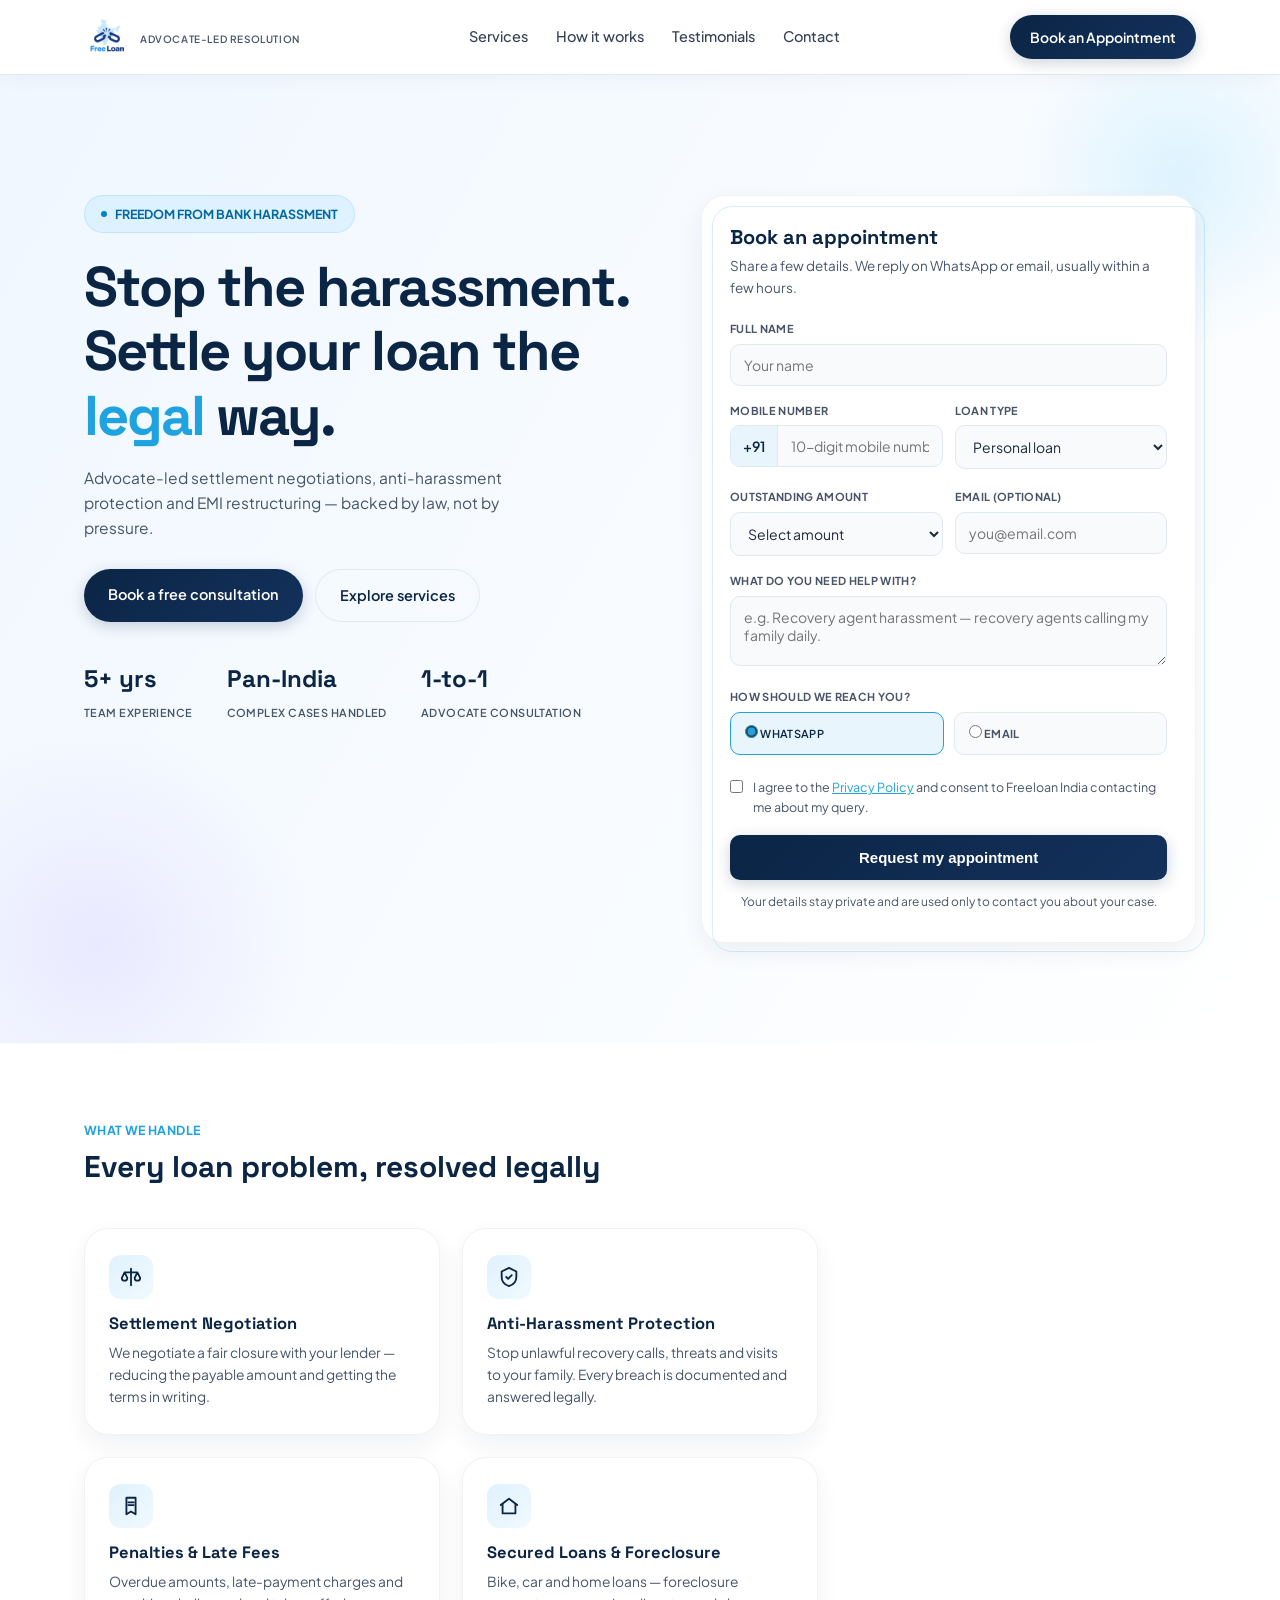
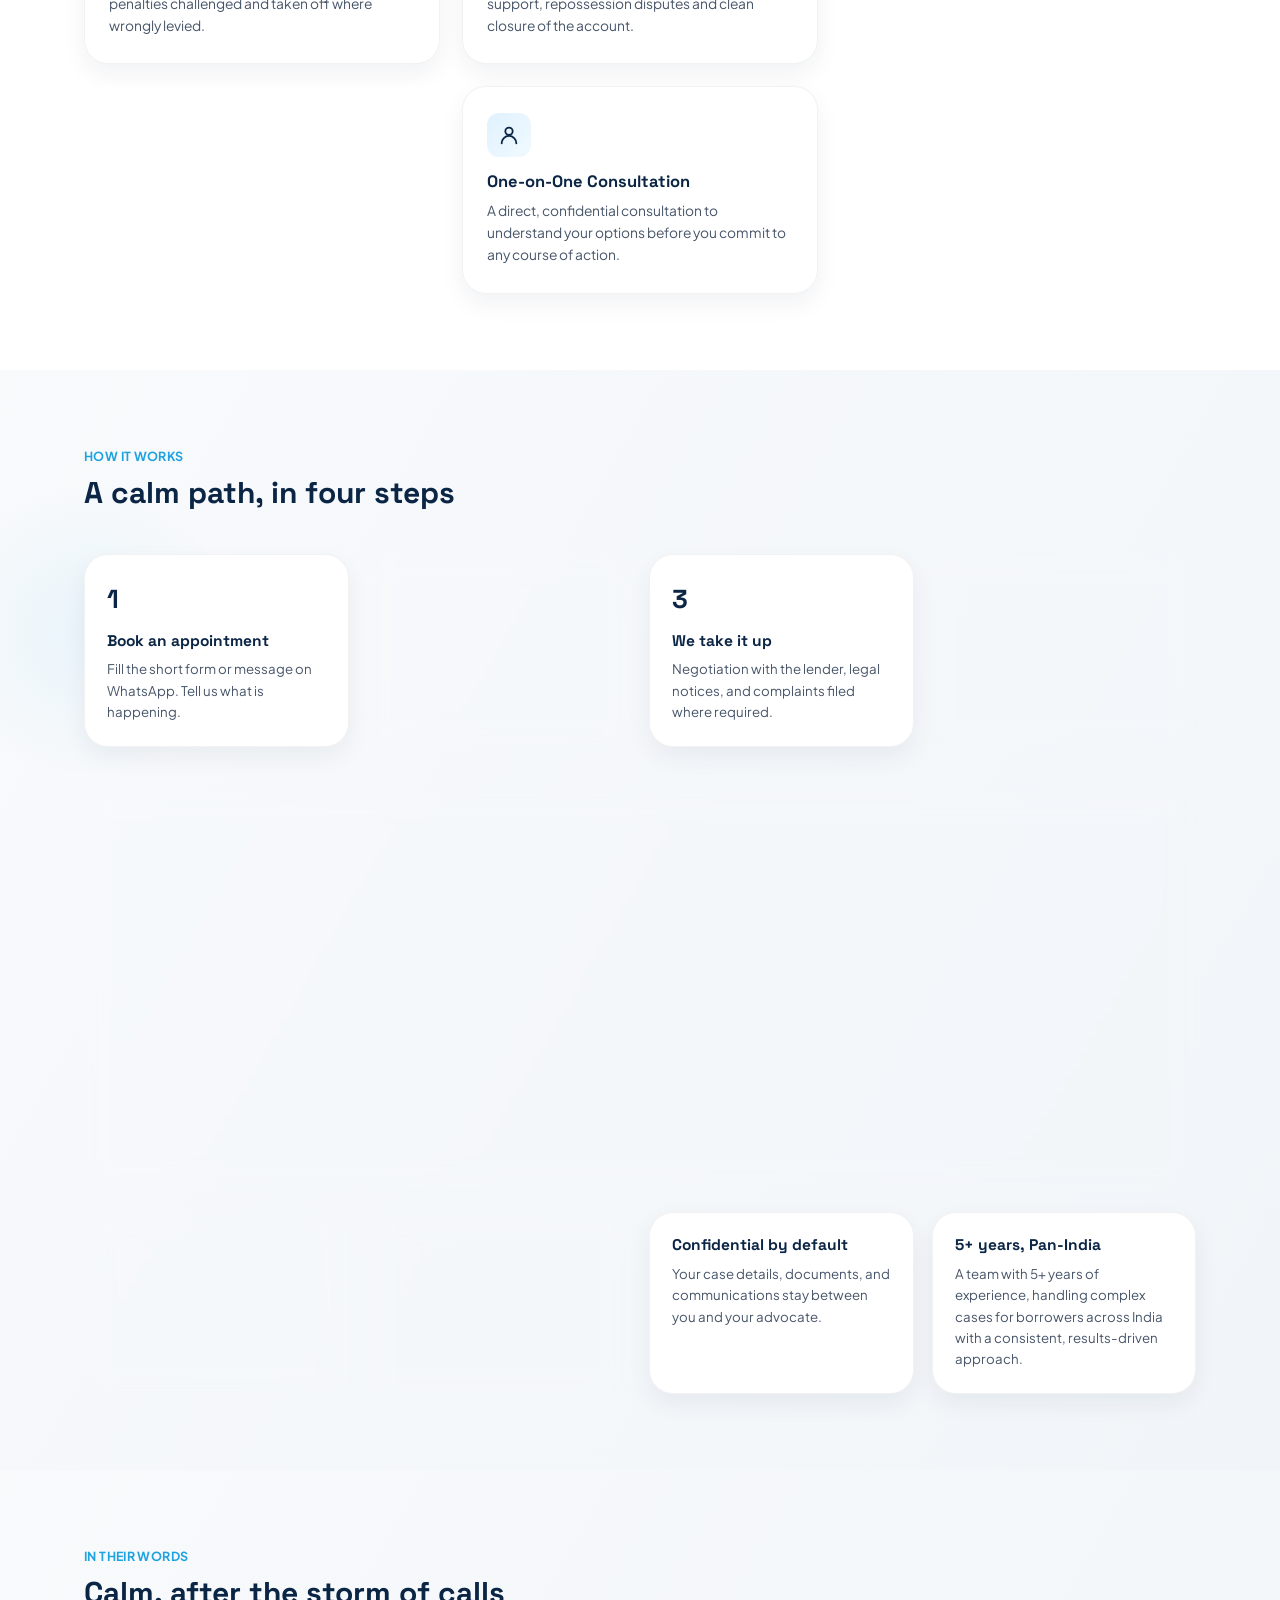
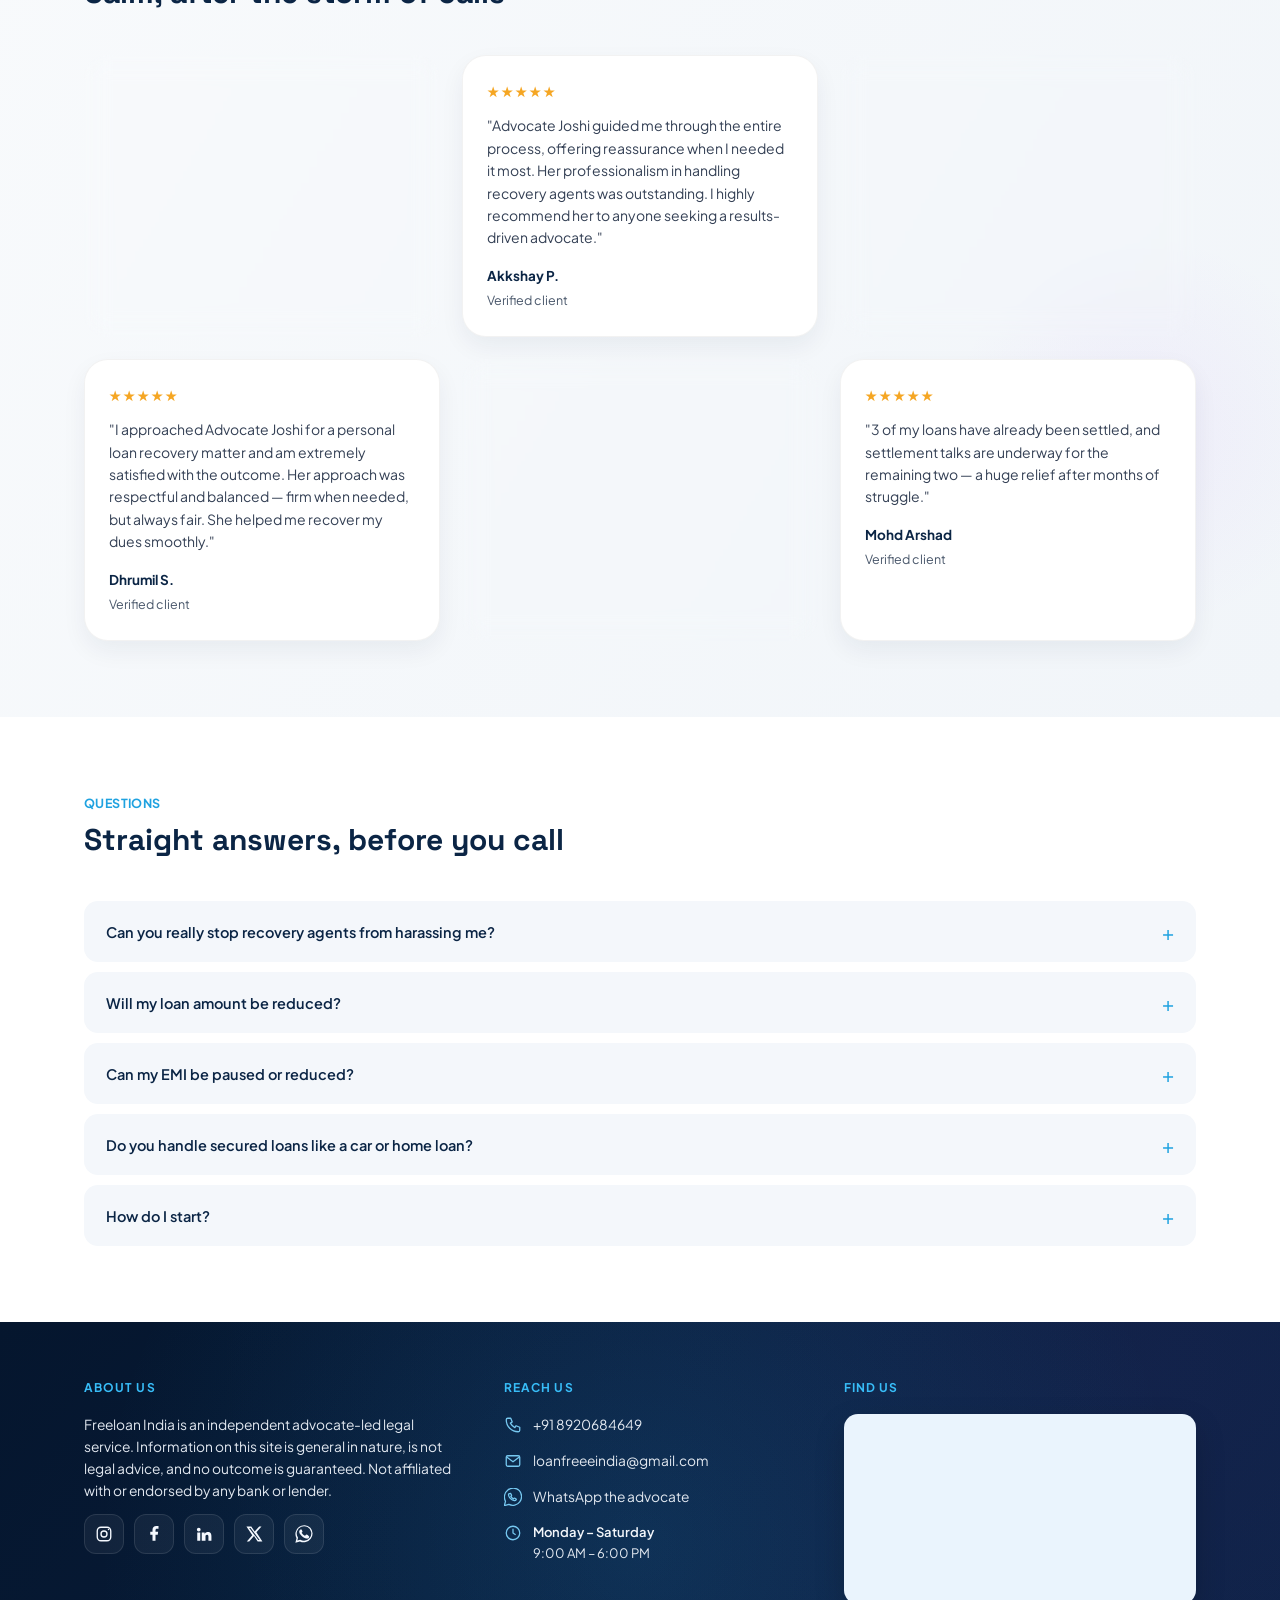
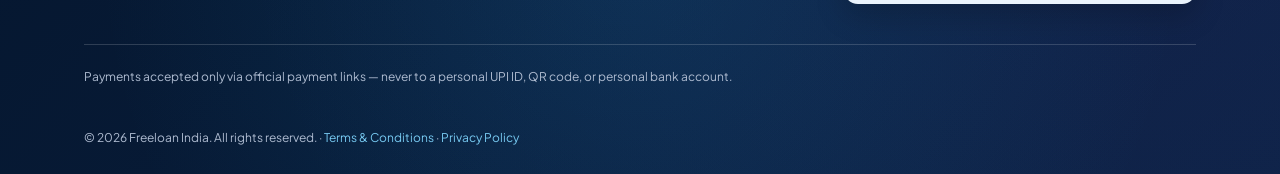
==== commit 88be57c6: "Update social media links in footer" ====
--- a/index.html
+++ b/index.html
@@ -362,9 +362,9 @@
         <p>Freeloan India is an independent advocate-led legal service. Information on this site is general in nature, is not legal advice, and no outcome is guaranteed. Not affiliated with or endorsed by any bank or lender.</p>
         <div class="social-links" aria-label="Social media">
           <a href="https://instagram.com/freeloan_india" target="_blank" rel="noopener" aria-label="Instagram" title="Instagram"><svg viewBox="0 0 24 24" aria-hidden="true"><rect x="3" y="3" width="18" height="18" rx="5"/><circle cx="12" cy="12" r="4"/><circle class="social-dot" cx="18" cy="6" r="1"/></svg></a>
-          <a href="#" target="_blank" rel="noopener" aria-label="Facebook" title="Facebook"><svg viewBox="0 0 24 24" aria-hidden="true"><path d="M14 21v-8h3l.5-4H14V7c0-1.2.4-2 2-2h2V1.4c-.8-.1-1.8-.2-3-.2-3 0-5 1.8-5 5.2V9H7v4h3v8z"/></svg></a>
-          <a href="#" target="_blank" rel="noopener" aria-label="LinkedIn" title="LinkedIn"><svg viewBox="0 0 24 24" aria-hidden="true"><path d="M5 8.5A2.5 2.5 0 1 0 5 3.5a2.5 2.5 0 0 0 0 5ZM3 10h4v11H3zm6 0h3.8v1.5h.1A4.2 4.2 0 0 1 17 9.3c4.1 0 4.9 2.6 4.9 6V21h-4v-5.1c0-1.2 0-2.8-1.8-2.8s-2.1 1.3-2.1 2.7V21H9z"/></svg></a>
-          <a href="#" target="_blank" rel="noopener" aria-label="X" title="X"><svg viewBox="0 0 24 24" aria-hidden="true"><path d="M18.9 2H22l-6.8 7.8L23.2 22h-6.3L12 14.6 5.6 22H2.4l7.3-8.4L1.9 2h6.5l4.5 6.8zm-1.1 18h1.7L7.4 3.9H5.6z"/></svg></a>
+          <a href="https://www.facebook.com/share/1C9sUXzdfr/" target="_blank" rel="noopener" aria-label="Facebook" title="Facebook"><svg viewBox="0 0 24 24" aria-hidden="true"><path d="M14 21v-8h3l.5-4H14V7c0-1.2.4-2 2-2h2V1.4c-.8-.1-1.8-.2-3-.2-3 0-5 1.8-5 5.2V9H7v4h3v8z"/></svg></a>
+          <a href="https://www.linkedin.com/in/free-loan-india" target="_blank" rel="noopener" aria-label="LinkedIn" title="LinkedIn"><svg viewBox="0 0 24 24" aria-hidden="true"><path d="M5 8.5A2.5 2.5 0 1 0 5 3.5a2.5 2.5 0 0 0 0 5ZM3 10h4v11H3zm6 0h3.8v1.5h.1A4.2 4.2 0 0 1 17 9.3c4.1 0 4.9 2.6 4.9 6V21h-4v-5.1c0-1.2 0-2.8-1.8-2.8s-2.1 1.3-2.1 2.7V21H9z"/></svg></a>
+          <a href="https://x.com/Loanfree_india" target="_blank" rel="noopener" aria-label="X" title="X"><svg viewBox="0 0 24 24" aria-hidden="true"><path d="M18.9 2H22l-6.8 7.8L23.2 22h-6.3L12 14.6 5.6 22H2.4l7.3-8.4L1.9 2h6.5l4.5 6.8zm-1.1 18h1.7L7.4 3.9H5.6z"/></svg></a>
           <a href="https://wa.me/918920684649" target="_blank" rel="noopener" aria-label="WhatsApp" title="WhatsApp"><svg viewBox="0 0 24 24" aria-hidden="true"><path d="M20.5 3.5A11.8 11.8 0 0 0 2 17.7L.5 23.5l6-1.6A11.8 11.8 0 0 0 20.5 3.5ZM12 21a9.7 9.7 0 0 1-4.9-1.3l-.4-.2-3.6 1 1-3.5-.2-.4A9.7 9.7 0 1 1 12 21Zm5.3-7.3c-.3-.1-1.7-.8-2-.9-.3-.1-.5-.1-.7.2-.2.3-.7.9-.9 1.1-.2.2-.3.2-.7.1-.3-.2-1.2-.5-2.3-1.5-.9-.8-1.5-1.7-1.7-2-.2-.3 0-.5.1-.6l.5-.6.3-.5c.1-.2 0-.4 0-.6l-.9-2.1c-.2-.5-.5-.4-.7-.4h-.6c-.2 0-.6.1-.9.4-.3.3-1.2 1.1-1.2 2.7s1.2 3.1 1.4 3.3c.2.2 2.4 3.6 5.8 5 .8.3 1.4.5 1.9.6.8.2 1.5.2 2.1.1.6-.1 1.7-.7 1.9-1.4.2-.7.2-1.3.2-1.4-.1-.2-.3-.3-.7-.5Z"/></svg></a>
         </div>
       </div>
@@ -392,4 +392,4 @@
 <script src="script/script.js" defer></script>
 
 </body>
-</html>+</html>
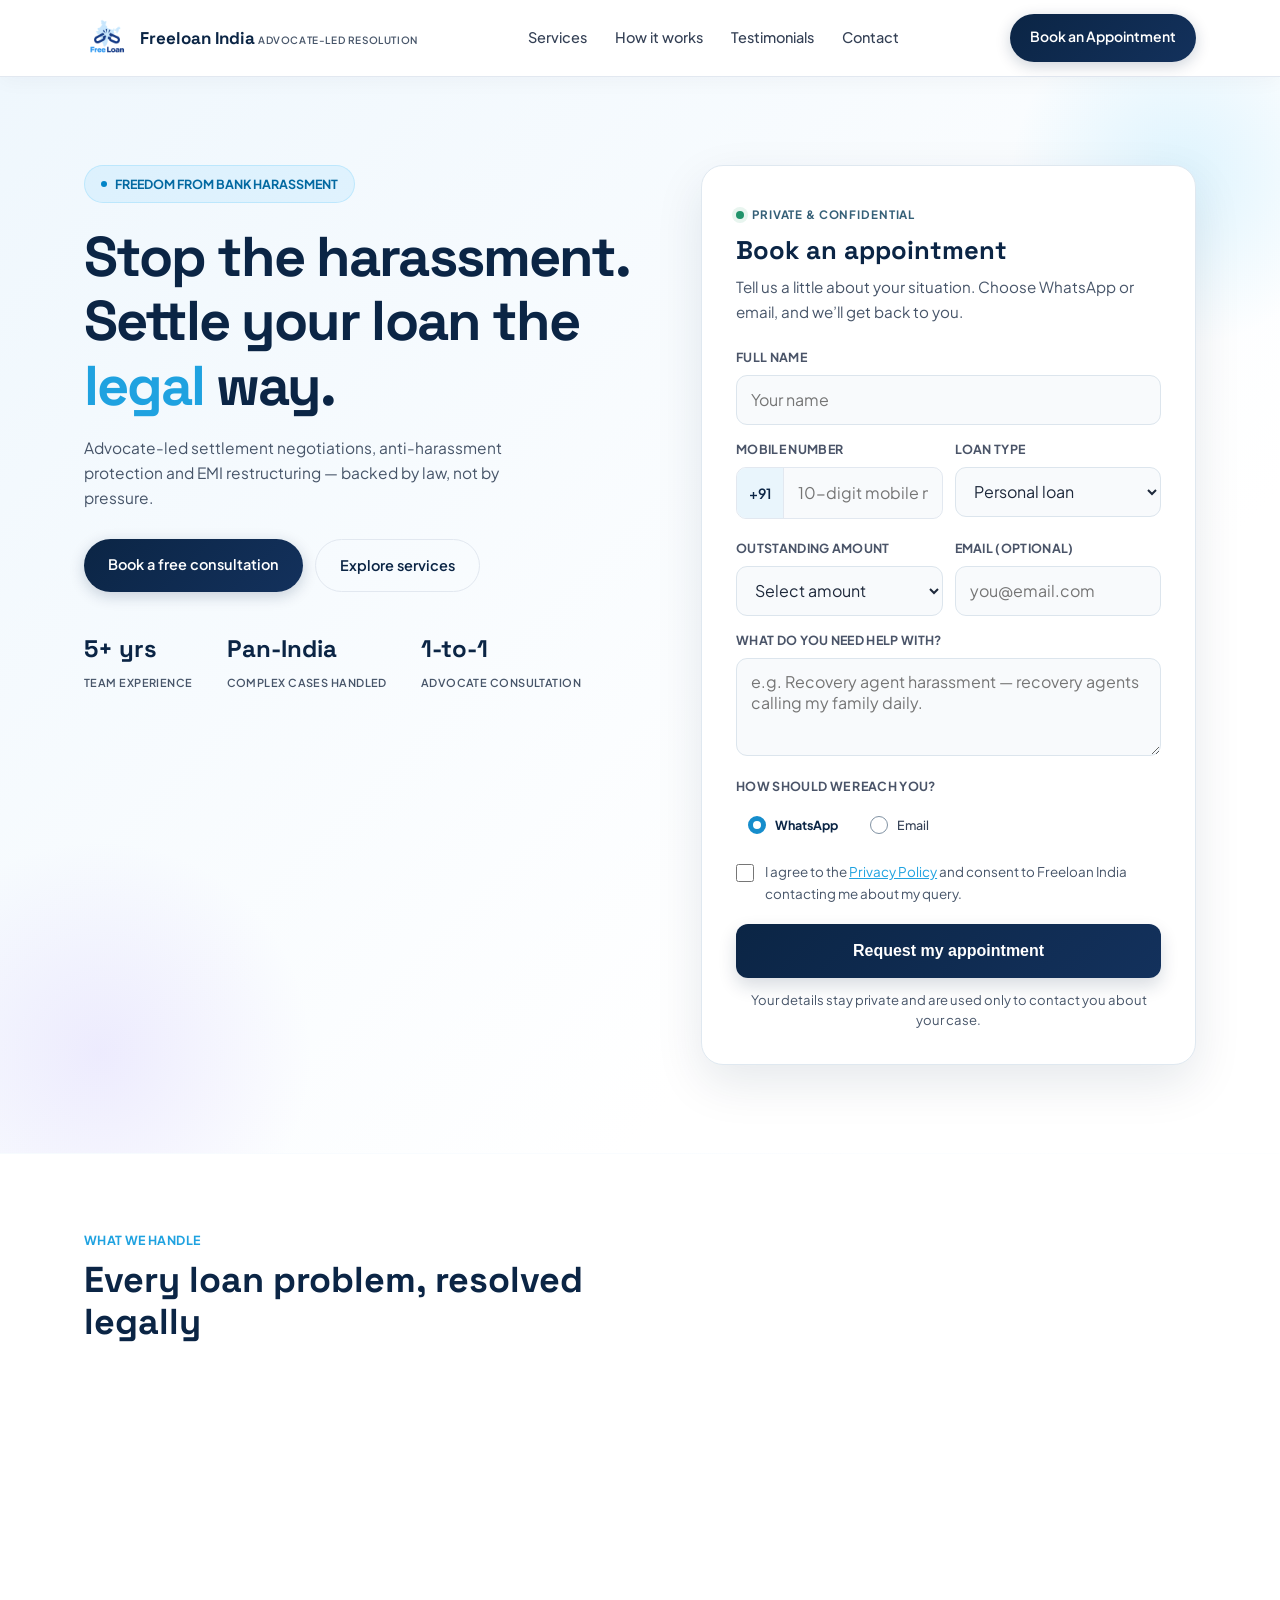
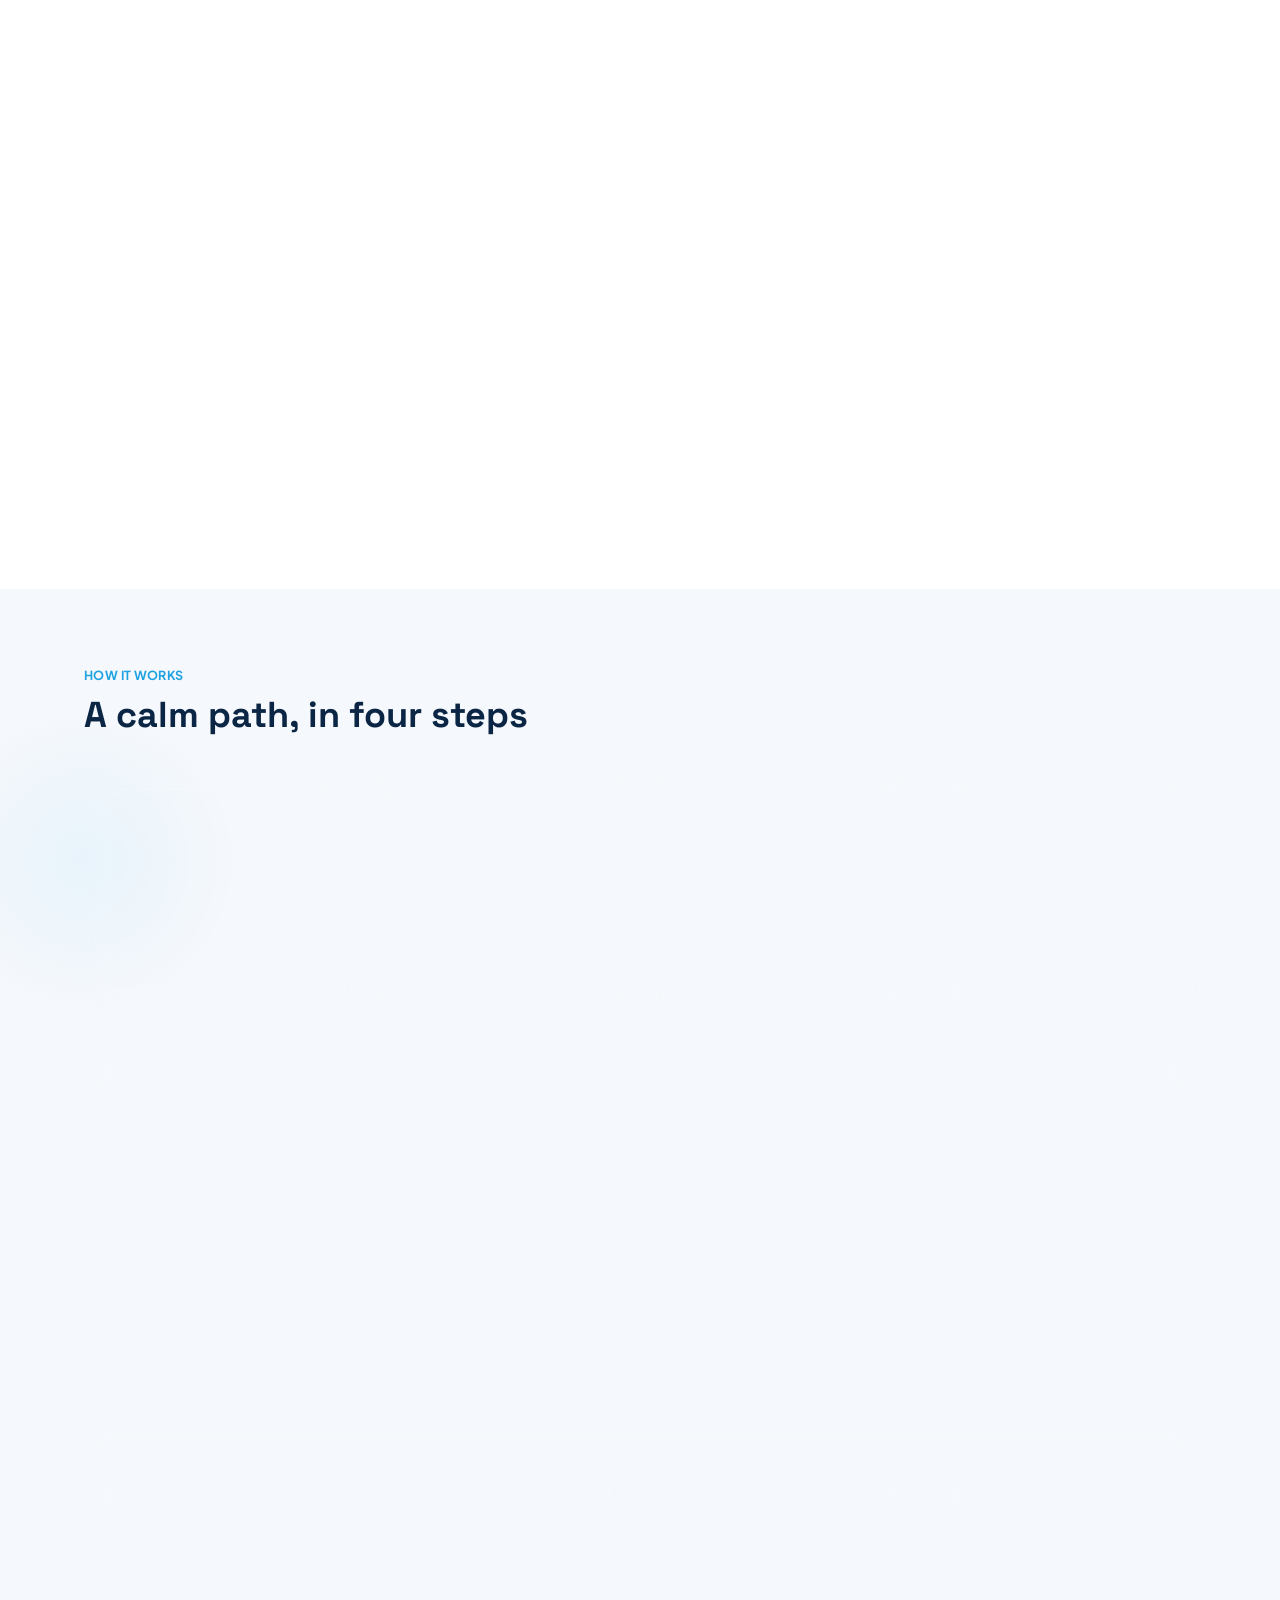
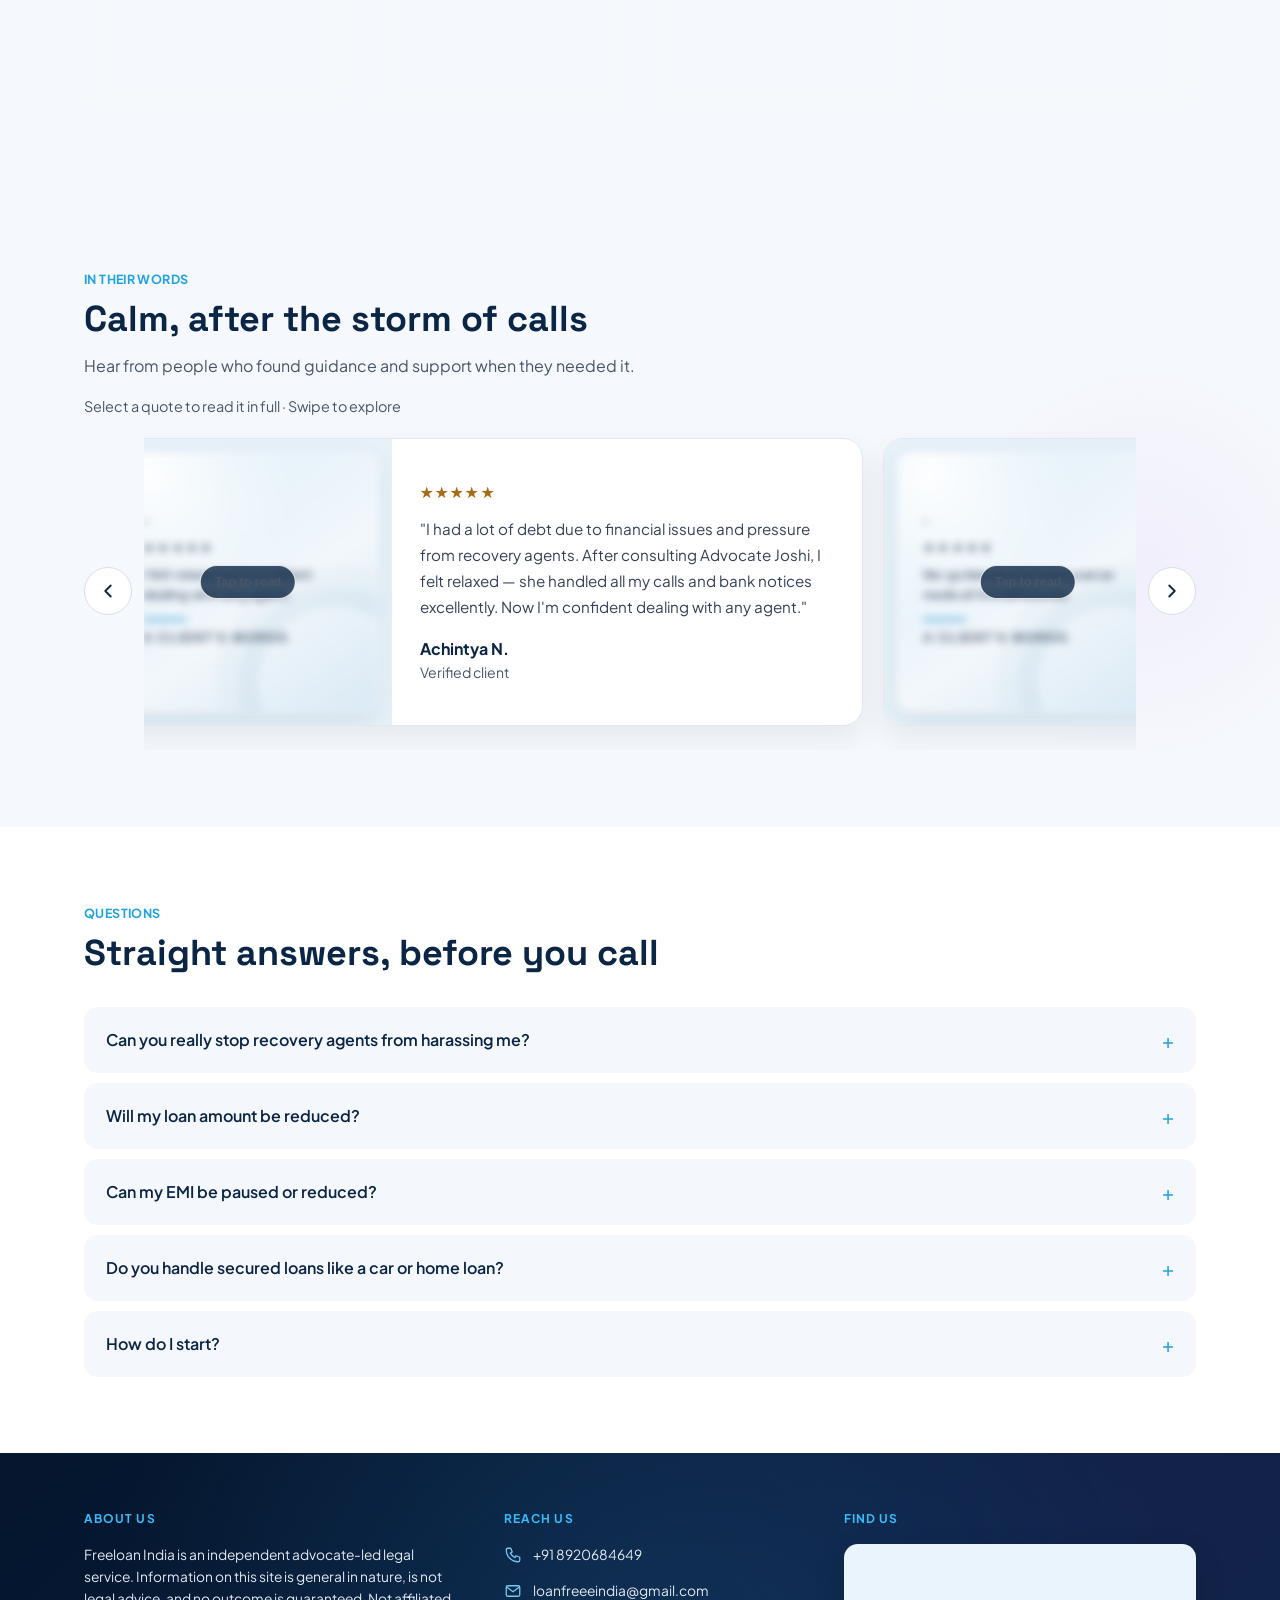
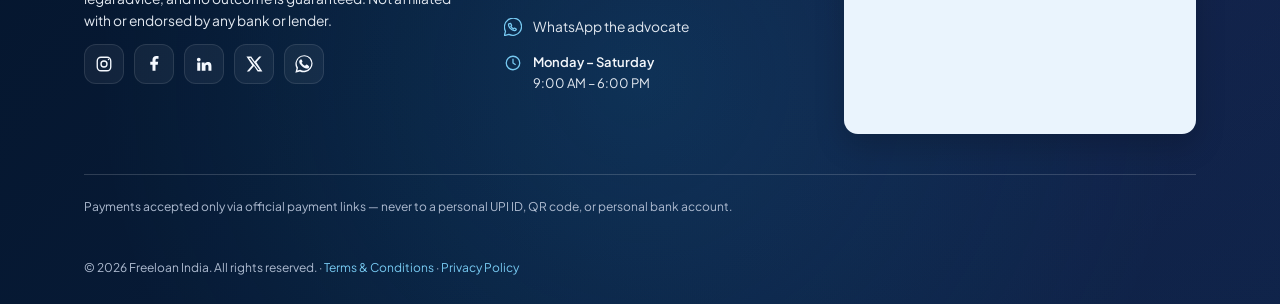
==== commit 2eaad051: "Updated the testimonials and book my appointment form" ====
--- a/index.html
+++ b/index.html
@@ -49,11 +49,12 @@
 </head>
 <body>
 
-<header>
+<header id="top">
   <nav aria-label="Main navigation">
     <a href="#top" class="brand">
       <img src="images/logo.png" alt="Freeloan India logo" style="height:46px;width:auto;">
       <span class="brand-text">
+        <span class="name">Freeloan India</span>
         <span class="tag">ADVOCATE-LED RESOLUTION</span>
       </span>
     </a>
@@ -63,13 +64,14 @@
       <a href="#how">How it works</a>
       <a href="#reviews">Testimonials</a>
       <a href="#book">Contact</a>
-      <a href="#bookCard" class="nav-cta mobile-only">Book an Appointment</a>
-    </div>
-    <a href="#bookCard" class="nav-cta desktop-only">Book an Appointment</a>
+    </div>
+    <a href="#bookCard" class="nav-cta nav-booking desktop-only" aria-label="Book an appointment">
+      <span class="desktop-cta-label">Book an Appointment</span>
+      <span class="mobile-cta-label" aria-hidden="true">Book now</span>
+    </a>
   </nav>
 </header>
 
-<div id="top"></div>
 <section class="hero">
   <div class="wrap hero-grid">
     <div>
@@ -88,8 +90,11 @@
     </div>
 
     <div class="book-card" id="bookCard">
-      <h3>Book an appointment</h3>
-      <p>Share a few details. We reply on WhatsApp or email, usually within a few hours.</p>
+      <div class="book-heading">
+        <span class="book-eyebrow"><span class="book-status-dot"></span> PRIVATE &amp; CONFIDENTIAL</span>
+        <h3>Book an appointment</h3>
+        <p>Tell us a little about your situation. Choose WhatsApp or email, and we’ll get back to you.</p>
+      </div>
       <form id="apptForm" novalidate>
         <input type="checkbox" name="botcheck" id="botcheck" style="display:none" tabindex="-1" autocomplete="off">
         <div class="field">
@@ -284,44 +289,82 @@
 
 <section class="testimonials" id="reviews">
   <div class="wrap">
-    <div class="section-head">
-      <div class="kicker">In their words</div>
-      <h2>Calm, after the storm of calls</h2>
-    </div>
-    <div class="t-grid">
-      <div class="t-card">
-        <div class="stars">★★★★★</div>
-        <p>"I had a lot of debt due to financial issues and pressure from recovery agents. After consulting Advocate Joshi, I felt relaxed — she handled all my calls and bank notices excellently. Now I'm confident dealing with any agent."</p>
-        <b>Achintya N.</b><span>Verified client</span>
-      </div>
-      <div class="t-card">
-        <div class="stars">★★★★★</div>
-        <p>"Advocate Joshi guided me through the entire process, offering reassurance when I needed it most. Her professionalism in handling recovery agents was outstanding. I highly recommend her to anyone seeking a results-driven advocate."</p>
-        <b>Akkshay P.</b><span>Verified client</span>
-      </div>
-      <div class="t-card">
-        <div class="stars">★★★★★</div>
-        <p>"Your professionalism, expertise and unwavering dedication to my case made a profound impact. Your communication skills simplified the legal process, and your prompt, clear responses were invaluable."</p>
-        <b>Ameya O.</b><span>Verified client</span>
-      </div>
-      <div class="t-card">
-        <div class="stars">★★★★★</div>
-        <p>"I approached Advocate Joshi for a personal loan recovery matter and am extremely satisfied with the outcome. Her approach was respectful and balanced — firm when needed, but always fair. She helped me recover my dues smoothly."</p>
-        <b>Dhrumil S.</b><span>Verified client</span>
-      </div>
-      <div class="t-card">
-        <div class="stars">★★★★★</div>
-        <p>"Advocate Joshi and her team handled communication with the banks so effectively regarding my delayed EMI payment. Their support was a huge relief during a stressful time — it felt like I was in good hands."</p>
-        <b>Avishek B.</b><span>Verified client</span>
-      </div>
-      <div class="t-card">
-        <div class="stars">★★★★★</div>
-        <p>"3 of my loans have already been settled, and settlement talks are underway for the remaining two — a huge relief after months of struggle."</p>
-        <b>Mohd Arshad</b><span>Verified client</span>
-      </div>
-    </div>
+    <div class="testimonial-heading">
+      <div class="section-head">
+        <div class="kicker">In their words</div>
+        <h2>Calm, after the storm of calls</h2>
+        <p class="testimonial-intro">Hear from people who found guidance and support when they needed it.</p>
+      </div>
+    </div>
+    <p class="testimonial-hint">Select a quote to read it in full · Swipe to explore</p>
+    <div class="testimonial-carousel">
+      <button class="testimonial-arrow" type="button" data-direction="previous" aria-label="Previous testimonials">
+        <svg viewBox="0 0 24 24" aria-hidden="true"><path d="m15 18-6-6 6-6"/></svg>
+      </button>
+      <div class="testimonial-viewport" aria-label="Client testimonials" tabindex="0">
+        <div class="t-grid">
+        <article class="t-card">
+          <button class="t-art-button" type="button" aria-label="Read Achintya N.'s full testimonial">
+            <span class="testimonial-art" aria-hidden="true"><span class="art-mark">“</span><span class="art-stars">★★★★★</span><span class="art-quote">I felt relaxed and confident dealing with any agent.</span><span class="art-rule"></span><span class="art-caption">A CLIENT'S WORDS</span></span>
+            <span class="art-open">Tap to read</span>
+          </button>
+          <div class="t-copy"><div class="stars" aria-label="5 out of 5 stars">★★★★★</div><p>"I had a lot of debt due to financial issues and pressure from recovery agents. After consulting Advocate Joshi, I felt relaxed — she handled all my calls and bank notices excellently. Now I'm confident dealing with any agent."</p><b>Achintya N.</b><span>Verified client</span></div>
+        </article>
+        <article class="t-card">
+          <button class="t-art-button" type="button" aria-label="Read Akkshay P.'s full testimonial">
+            <span class="testimonial-art" aria-hidden="true"><span class="art-mark">“</span><span class="art-stars">★★★★★</span><span class="art-quote">Her guidance and reassurance made all the difference.</span><span class="art-rule"></span><span class="art-caption">A CLIENT'S WORDS</span></span>
+            <span class="art-open">Tap to read</span>
+          </button>
+          <div class="t-copy"><div class="stars" aria-label="5 out of 5 stars">★★★★★</div><p>"Advocate Joshi guided me through the entire process, offering reassurance when I needed it most. Her professionalism in handling recovery agents was outstanding. I highly recommend her to anyone seeking a results-driven advocate."</p><b>Akkshay P.</b><span>Verified client</span></div>
+        </article>
+        <article class="t-card">
+          <button class="t-art-button" type="button" aria-label="Read Ameya O.'s full testimonial">
+            <span class="testimonial-art" aria-hidden="true"><span class="art-mark">“</span><span class="art-stars">★★★★★</span><span class="art-quote">The legal process felt simpler, clearer and more human.</span><span class="art-rule"></span><span class="art-caption">A CLIENT'S WORDS</span></span>
+            <span class="art-open">Tap to read</span>
+          </button>
+          <div class="t-copy"><div class="stars" aria-label="5 out of 5 stars">★★★★★</div><p>"Your professionalism, expertise and unwavering dedication to my case made a profound impact. Your communication skills simplified the legal process, and your prompt, clear responses were invaluable."</p><b>Ameya O.</b><span>Verified client</span></div>
+        </article>
+        <article class="t-card">
+          <button class="t-art-button" type="button" aria-label="Read Dhrumil S.'s full testimonial">
+            <span class="testimonial-art" aria-hidden="true"><span class="art-mark">“</span><span class="art-stars">★★★★★</span><span class="art-quote">Respectful and balanced support through a difficult matter.</span><span class="art-rule"></span><span class="art-caption">A CLIENT'S WORDS</span></span>
+            <span class="art-open">Tap to read</span>
+          </button>
+          <div class="t-copy"><div class="stars" aria-label="5 out of 5 stars">★★★★★</div><p>"I approached Advocate Joshi for a personal loan recovery matter and am extremely satisfied with the outcome. Her approach was respectful and balanced — firm when needed, but always fair. She helped me recover my dues smoothly."</p><b>Dhrumil S.</b><span>Verified client</span></div>
+        </article>
+        <article class="t-card">
+          <button class="t-art-button" type="button" aria-label="Read Avishek B.'s full testimonial">
+            <span class="testimonial-art" aria-hidden="true"><span class="art-mark">“</span><span class="art-stars">★★★★★</span><span class="art-quote">Their support was a huge relief during a stressful time.</span><span class="art-rule"></span><span class="art-caption">A CLIENT'S WORDS</span></span>
+            <span class="art-open">Tap to read</span>
+          </button>
+          <div class="t-copy"><div class="stars" aria-label="5 out of 5 stars">★★★★★</div><p>"Advocate Joshi and her team handled communication with the banks so effectively regarding my delayed EMI payment. Their support was a huge relief during a stressful time — it felt like I was in good hands."</p><b>Avishek B.</b><span>Verified client</span></div>
+        </article>
+        <article class="t-card">
+          <button class="t-art-button" type="button" aria-label="Read Mohd Arshad's full testimonial">
+            <span class="testimonial-art" aria-hidden="true"><span class="art-mark">“</span><span class="art-stars">★★★★★</span><span class="art-quote">Three loans settled. A huge relief after months of struggle.</span><span class="art-rule"></span><span class="art-caption">A CLIENT'S WORDS</span></span>
+            <span class="art-open">Tap to read</span>
+          </button>
+          <div class="t-copy"><div class="stars" aria-label="5 out of 5 stars">★★★★★</div><p>"3 of my loans have already been settled, and settlement talks are underway for the remaining two — a huge relief after months of struggle."</p><b>Mohd Arshad</b><span>Verified client</span></div>
+        </article>
+        </div>
+      </div>
+      <button class="testimonial-arrow" type="button" data-direction="next" aria-label="Next testimonials">
+        <svg viewBox="0 0 24 24" aria-hidden="true"><path d="m9 18 6-6-6-6"/></svg>
+      </button>
+    </div>
+    <p class="testimonial-status" aria-live="polite"></p>
   </div>
 </section>
+
+<dialog class="testimonial-dialog" aria-labelledby="testimonial-dialog-name">
+  <button class="testimonial-close" type="button" aria-label="Close testimonial">×</button>
+  <div class="testimonial-dialog-art" aria-hidden="true"></div>
+  <div class="testimonial-dialog-copy">
+    <div class="stars" aria-label="5 out of 5 stars">★★★★★</div>
+    <p class="testimonial-dialog-quote"></p>
+    <b id="testimonial-dialog-name"></b>
+    <span>Verified client</span>
+  </div>
+</dialog>
 
 <section id="faq">
   <div class="wrap">
--- a/css/style.css
+++ b/css/style.css
@@ -434,3 +434,387 @@
 .mobile-only { display: none !important; }
 @media(max-width:900px) { .mobile-only { display: inline-block !important; margin-top: 16px; align-self: flex-start; text-align: left; border-radius: 10px !important; } .desktop-only { display: none !important; } }
 
+/* Calm, readable defaults and restrained motion */
+html { scroll-padding-top: 24px; }
+body { font-size: 16px; }
+header { background: rgba(255,255,255,.97); }
+header nav { min-height: 72px; }
+.hero {
+  padding: clamp(48px, 7vw, 88px) 0 !important;
+  background: linear-gradient(135deg, #eff7fd, #fff 72%) !important;
+  background-size: auto !important;
+  animation: none !important;
+}
+.hero::before, .hero::after, .how::after, .testimonials::before, footer::before {
+  animation: none !important;
+}
+.how, .testimonials {
+  background: #f5f8fc !important;
+  background-size: auto !important;
+  animation: none !important;
+}
+.section-head h2 { font-size: clamp(1.8rem, 3.5vw, 2.25rem); }
+.section-head { margin-bottom: 32px; }
+.svc-card, .step-card { padding: 28px; }
+.svc-card h3, .step-card h3 { font-size: 1.05rem; }
+.svc-card p, .step-card p, .rights-box > div:first-child p { font-size: .95rem; line-height: 1.7; }
+.field label { font-size: .8rem; }
+.field input, .field select, .field textarea { min-height: 48px; font-size: 16px; }
+.field textarea { min-height: 104px; }
+.submit-btn, .btn-navy, .btn-outline, .nav-cta { min-height: 48px; }
+.reach-opt { min-height: 48px; }
+.faq-q { min-height: 60px; font-size: 1rem; line-height: 1.5; }
+.faq-a p { font-size: .95rem; line-height: 1.75; }
+.testimonial-heading { display: flex; justify-content: space-between; align-items: flex-end; gap: 24px; }
+.testimonial-heading .section-head { margin-bottom: 24px; }
+.testimonial-intro { margin-top: 12px; color: var(--text-soft); font-size: 1rem; line-height: 1.7; }
+.testimonial-arrow, .testimonial-close {
+  display: inline-grid;
+  place-items: center;
+  border: 1px solid #d5e1eb;
+  background: #fff;
+  color: var(--navy);
+  cursor: pointer;
+  transition: background-color .18s ease, border-color .18s ease, transform .18s ease;
+}
+.testimonial-arrow { width: 48px; height: 48px; border-radius: 50%; }
+.testimonial-arrow svg { width: 22px; height: 22px; fill: none; stroke: currentColor; stroke-width: 2; stroke-linecap: round; stroke-linejoin: round; }
+.testimonial-arrow:hover { background: var(--blue-soft); border-color: var(--blue); }
+.testimonial-hint { margin: -8px 0 14px; color: var(--text-soft); font-size: .9rem; }
+.testimonial-carousel { display: grid; grid-template-columns: 48px minmax(0, 1fr) 48px; align-items: center; gap: 12px; }
+.testimonial-viewport { overflow: hidden; padding: 6px 2px 24px; touch-action: pan-y; cursor: grab; }
+.testimonial-viewport:active { cursor: grabbing; }
+.testimonial-viewport:focus-visible { outline: 3px solid rgba(31,162,224,.4); outline-offset: 2px; border-radius: 18px; }
+.testimonial-viewport .t-grid { display: flex; width: max-content; gap: 20px; will-change: transform; }
+.testimonial-viewport .t-card {
+  display: grid;
+  grid-template-columns: minmax(190px, .76fr) minmax(0, 1.24fr);
+  align-items: stretch;
+  flex: 0 0 min(760px, calc(100vw - 64px));
+  min-width: 0;
+  min-height: 288px;
+  padding: 0;
+  overflow: hidden;
+  border: 1px solid #e0e8f0 !important;
+  border-radius: 20px !important;
+  box-shadow: 0 12px 30px rgba(11,37,69,.07) !important;
+  background: #fff !important;
+}
+.t-art-button {
+  position: relative;
+  min-width: 0;
+  overflow: hidden;
+  border: 0;
+  padding: 18px;
+  cursor: pointer;
+  text-align: left;
+  background: #e7f1f8;
+}
+.testimonial-art {
+  position: relative;
+  display: flex;
+  height: 100%;
+  min-height: 100%;
+  flex-direction: column;
+  justify-content: center;
+  overflow: hidden;
+  padding: 24px;
+  border: 1px solid rgba(255,255,255,.9);
+  border-radius: 14px;
+  color: #163457;
+  background:
+    radial-gradient(ellipse at 12% 8%, rgba(255,255,255,.95), transparent 45%),
+    linear-gradient(145deg, #dceefa, #f2f7fb 58%, #d9e9f5);
+  box-shadow: 0 8px 22px rgba(20,60,94,.11);
+  transform: scale(1.04);
+  filter: blur(4px);
+  transition: filter .2s ease, transform .2s ease;
+}
+.testimonial-art::after {
+  position: absolute;
+  right: -35px;
+  bottom: -50px;
+  width: 150px;
+  height: 150px;
+  border: 1px solid rgba(22,86,130,.12);
+  border-radius: 50%;
+  box-shadow: 0 0 0 18px rgba(22,86,130,.035), 0 0 0 38px rgba(22,86,130,.025);
+  content: "";
+}
+.art-mark { color: #168dcc; font-family: Georgia, serif; font-size: 4rem; line-height: .8; }
+.art-stars { margin: 10px 0; color: #a76b16; font-size: .9rem; letter-spacing: .14em; }
+.art-quote { color: #173958; font-family: 'Space Grotesk',sans-serif; font-size: 1.1rem; font-weight: 600; line-height: 1.45; }
+.art-rule { width: 42px; height: 2px; margin: 14px 0 10px; background: #168dcc; }
+.art-caption { color: #486783; font-size: .68rem; font-weight: 700; letter-spacing: .1em; }
+.art-open {
+  position: absolute;
+  left: 50%;
+  top: 50%;
+  z-index: 1;
+  padding: 9px 14px;
+  border: 1px solid rgba(255,255,255,.85);
+  border-radius: 999px;
+  background: rgba(10,37,67,.78);
+  color: #fff;
+  font-size: .82rem;
+  font-weight: 600;
+  white-space: nowrap;
+  transform: translate(-50%, -50%);
+}
+.t-art-button:hover .testimonial-art, .t-art-button:focus-visible .testimonial-art { filter: blur(0); transform: scale(1); }
+.t-art-button:hover .art-open, .t-art-button:focus-visible .art-open { background: var(--navy); }
+.t-copy { display: flex; min-width: 0; flex-direction: column; justify-content: center; padding: 26px 28px; }
+.t-copy .stars, .testimonial-dialog-copy .stars { margin: 0 0 12px; color: #a76b16; font-size: .95rem; letter-spacing: .14em; }
+.t-copy p { display: -webkit-box; overflow: hidden; margin-bottom: 16px; color: #344055; font-size: .95rem; line-height: 1.7; -webkit-box-orient: vertical; -webkit-line-clamp: 4; }
+.t-copy b, .testimonial-dialog-copy b { display: block; color: var(--navy); font-size: 1rem; }
+.t-copy > span, .testimonial-dialog-copy > span { color: var(--text-soft); font-size: .88rem; }
+.testimonial-status { min-height: 1px; }
+.testimonial-dialog {
+  position: fixed;
+  width: min(680px, calc(100vw - 32px));
+  max-width: none;
+  max-height: min(88dvh, 760px);
+  overflow: auto;
+  margin: auto;
+  padding: 24px;
+  border: 1px solid rgba(255,255,255,.8);
+  border-radius: 24px;
+  background: #fff;
+  color: var(--text);
+  box-shadow: 0 28px 90px rgba(5,22,46,.28);
+}
+.testimonial-dialog::backdrop { background: rgba(8,24,44,.58); backdrop-filter: blur(4px); }
+.testimonial-close {
+  position: sticky;
+  top: 0;
+  z-index: 2;
+  float: right;
+  width: 44px;
+  height: 44px;
+  margin: -8px -8px 0 8px;
+  border-radius: 50%;
+  font-size: 1.8rem;
+  line-height: 1;
+}
+.testimonial-dialog-art { clear: both; height: 190px; padding: 16px 0; }
+.testimonial-dialog-art .testimonial-art { filter: none; transform: none; }
+.testimonial-dialog-copy { padding: 8px 4px 4px; }
+.testimonial-dialog-quote { margin: 0 0 20px; color: #344055; font-size: 1.05rem; line-height: 1.8; }
+
+@media (max-width: 700px) {
+  .testimonial-heading { align-items: flex-start; gap: 8px; }
+  .testimonial-heading .section-head { margin-bottom: 22px; }
+  .testimonial-arrow { width: 44px; height: 44px; }
+  .testimonial-viewport .t-grid { gap: 14px; }
+  .testimonial-viewport .t-card {
+    grid-template-columns: minmax(0, .68fr) minmax(0, 1.32fr);
+    flex-basis: calc(100vw - 40px);
+    min-height: 252px;
+  }
+  .t-art-button { padding: 10px; }
+  .testimonial-art { padding: 14px; }
+  .art-mark { font-size: 3rem; }
+  .art-stars { font-size: .72rem; }
+  .art-quote { font-size: .94rem; }
+  .art-caption { font-size: .58rem; }
+  .art-open { padding: 8px 10px; font-size: .75rem; }
+  .t-copy { padding: 18px 16px; }
+  .t-copy p { font-size: .88rem; line-height: 1.6; -webkit-line-clamp: 5; }
+}
+@media (max-width: 420px) {
+  .wrap { padding-right: 16px; padding-left: 16px; }
+  nav { padding-right: 16px; padding-left: 16px; }
+  .hero-actions { align-items: stretch; flex-direction: column; }
+  .hero-actions a { text-align: center; }
+  .testimonial-heading { display: block; }
+  .testimonial-viewport .t-card { flex-basis: calc(100vw - 36px); min-height: 236px; }
+  .t-copy { padding: 14px 12px; }
+  .t-copy p { font-size: .82rem; -webkit-line-clamp: 5; }
+  .t-copy .stars { margin-bottom: 8px; font-size: .8rem; }
+  .testimonial-dialog { padding: 18px; }
+  .testimonial-dialog-art { height: 160px; }
+}
+@media (hover: none) {
+  .t-art-button .testimonial-art { filter: blur(4px); }
+  .t-art-button:active .testimonial-art { filter: blur(0); }
+}
+@media (prefers-reduced-motion: reduce) {
+  html { scroll-behavior: auto; }
+  .hero, .how, .testimonials, footer::before { animation: none !important; }
+  .testimonial-viewport .t-grid { will-change: auto; }
+  *, *::before, *::after { transition-duration: .01ms !important; }
+}
+
+/* Keep the booking card clean and make its primary action easy to reach */
+.book-card::before { display: none !important; content: none !important; }
+.book-card {
+  padding: clamp(22px, 3vw, 34px);
+  border: 1px solid #dfe8f0 !important;
+  border-radius: 22px !important;
+  background: #fff !important;
+  box-shadow: 0 18px 48px rgba(11,37,69,.1) !important;
+  scroll-margin-top: 24px;
+}
+.book-heading { margin-bottom: 24px; }
+.book-eyebrow {
+  display: inline-flex;
+  align-items: center;
+  gap: 8px;
+  margin-bottom: 12px;
+  color: #356078;
+  font-size: .72rem;
+  font-weight: 700;
+  letter-spacing: .075em;
+}
+.book-status-dot { width: 8px; height: 8px; border-radius: 50%; background: #21936b; box-shadow: 0 0 0 4px #e8f5ef; }
+.book-card .book-heading h3 { margin-bottom: 8px; font-size: clamp(1.35rem, 2.4vw, 1.6rem); }
+.book-card .book-heading p { max-width: 46ch; margin: 0; color: var(--text-soft); font-size: .95rem; line-height: 1.65; }
+.book-card .field { margin-bottom: 15px; }
+.book-card .field label { margin-bottom: 7px; font-size: .78rem; letter-spacing: .025em; }
+.book-card .field input, .book-card .field select, .book-card .field textarea {
+  min-height: 50px;
+  padding: 12px 14px;
+  border-color: #dce5ed;
+  border-radius: 11px;
+  background: #f8fafc;
+  transition: border-color .18s ease, background-color .18s ease, box-shadow .18s ease;
+}
+.book-card .field textarea { min-height: 98px; }
+.book-card .field input:focus, .book-card .field select:focus, .book-card .field textarea:focus {
+  border-color: #168dcc;
+  background: #fff;
+  box-shadow: 0 0 0 3px rgba(22,141,204,.12);
+}
+.book-card .reach-opt { min-height: 50px; border-radius: 11px; }
+.book-card .reach-group { align-items: center; gap: 8px; }
+.book-card .reach-opt {
+  display: flex !important;
+  flex: 0 1 auto;
+  align-items: center;
+  align-self: flex-start;
+  min-width: 0;
+  min-height: 42px;
+  gap: 9px;
+  padding: 8px 11px;
+  border-color: transparent;
+  background: transparent;
+  color: #344055;
+  font-size: .9rem;
+  font-weight: 500;
+}
+.book-card .reach-opt.selected {
+  border-color: transparent;
+  background: transparent;
+  color: var(--navy);
+  font-weight: 700;
+}
+.book-card .reach-opt input[type="radio"] {
+  appearance: none;
+  flex: 0 0 18px;
+  width: 18px;
+  height: 18px;
+  min-height: 18px;
+  margin: 0;
+  padding: 0;
+  border: 1.5px solid #8192a3;
+  border-radius: 50%;
+  background: #fff;
+  box-shadow: none;
+  cursor: pointer;
+  transition: border-color .18s ease, background-color .18s ease, box-shadow .18s ease;
+}
+.book-card .reach-opt input[type="radio"]:checked {
+  border: 5px solid #168dcc;
+  background: #fff;
+}
+.book-card .reach-opt input[type="radio"]:focus-visible {
+  outline: none;
+  box-shadow: 0 0 0 4px rgba(22,141,204,.2);
+}
+.book-card .reach-opt:has(input[type="radio"]:focus-visible) { outline: none; }
+.book-card .consent { gap: 11px; align-items: flex-start; font-size: .84rem; line-height: 1.65; }
+.book-card .consent input { flex: 0 0 18px; width: 18px; height: 18px; }
+.book-card .submit-btn {
+  min-height: 54px;
+  border-radius: 12px;
+  font-size: 1rem;
+  box-shadow: 0 8px 18px rgba(11,37,69,.16) !important;
+}
+.book-card .submit-btn:hover { box-shadow: 0 10px 22px rgba(11,37,69,.2) !important; }
+.book-card .privacy-note { font-size: .82rem; line-height: 1.55; }
+
+/* A compact mobile header keeps the brand, booking action and menu in reach */
+.mobile-cta-label { display: none; }
+@media (max-width: 900px) {
+  header nav {
+    display: grid;
+    grid-template-columns: minmax(0, 1fr) auto auto;
+    align-items: center;
+    gap: 10px;
+    min-height: 68px;
+    padding: 10px 20px;
+  }
+  .brand { min-width: 0; gap: 9px; }
+  .brand-text .name { display: block; font-size: 15px; white-space: nowrap; }
+  .brand-text .tag { display: block; font-size: 9px; white-space: nowrap; }
+  .nav-booking.nav-cta.desktop-only { display: inline-flex !important; align-items: center; justify-content: center; min-height: 44px; margin: 0; padding: 0 15px; border-radius: 12px !important; font-size: .84rem; white-space: nowrap; }
+  .nav-booking { grid-column: 2; grid-row: 1; }
+  .nav-booking .desktop-cta-label { display: inline; }
+  .nav-booking .mobile-cta-label { display: none; }
+  .burger { grid-column: 3; grid-row: 1; width: 44px; height: 44px; border: 1px solid #e0e9f1; background: #f4f8fb; }
+  .nav-links { top: calc(100% + 8px); left: 16px; right: 16px; padding: 8px; border-radius: 16px; }
+  .nav-links a:not(.nav-cta) { display: flex; align-items: center; min-height: 48px; padding: 11px 14px; font-size: .97rem; }
+  .nav-links a:not(.nav-cta)::after { display: none; }
+}
+@media (max-width: 560px) {
+  header nav { gap: 8px; padding: 9px 16px; }
+  .brand { gap: 8px; }
+  .brand img { width: 40px; height: 40px !important; object-fit: contain; }
+  .brand-text .tag { display: none; }
+  .brand-text .name { font-size: 14px; }
+  .nav-booking.nav-cta.desktop-only { min-height: 42px; padding: 0 12px; border-radius: 11px !important; font-size: .82rem; }
+  .nav-booking .desktop-cta-label { display: none; }
+  .nav-booking .mobile-cta-label { display: inline; }
+  .burger { width: 42px; height: 42px; }
+  .nav-links { left: 12px; right: 12px; top: calc(100% + 7px); }
+  .book-card { padding: 22px 18px; border-radius: 19px !important; }
+  .book-heading { margin-bottom: 20px; }
+  .book-card .field { margin-bottom: 13px; }
+  .book-card .reach-group { flex-direction: row; }
+}
+@media (min-width: 561px) and (max-width: 900px) {
+  .book-card .row2 { grid-template-columns: repeat(2, minmax(0, 1fr)); gap: 16px; }
+  .book-card .reach-group { flex-direction: row; }
+}
+
+/* Keep the sticky header from covering content while navigating back up */
+header { position: relative; top: auto; }
+section[id], #top { scroll-margin-top: 24px; }
+.book-card .field label.reach-opt {
+  display: flex !important;
+  flex-direction: row;
+  align-items: center;
+  justify-content: flex-start;
+  width: max-content;
+  max-width: 100%;
+  margin: 0;
+  letter-spacing: normal;
+  line-height: 1.2;
+  text-transform: none;
+}
+.book-card .reach-group { align-items: center; }
+.testimonial-carousel { position: relative; }
+@media (max-width: 700px) {
+  .testimonial-carousel { display: block; }
+  .testimonial-carousel .testimonial-arrow {
+    position: absolute;
+    top: 50%;
+    z-index: 2;
+    width: 40px;
+    height: 40px;
+    transform: translateY(-50%);
+    box-shadow: 0 3px 12px rgba(11,37,69,.12);
+  }
+  .testimonial-carousel .testimonial-arrow[data-direction="previous"] { left: 5px; }
+  .testimonial-carousel .testimonial-arrow[data-direction="next"] { right: 5px; }
+}
